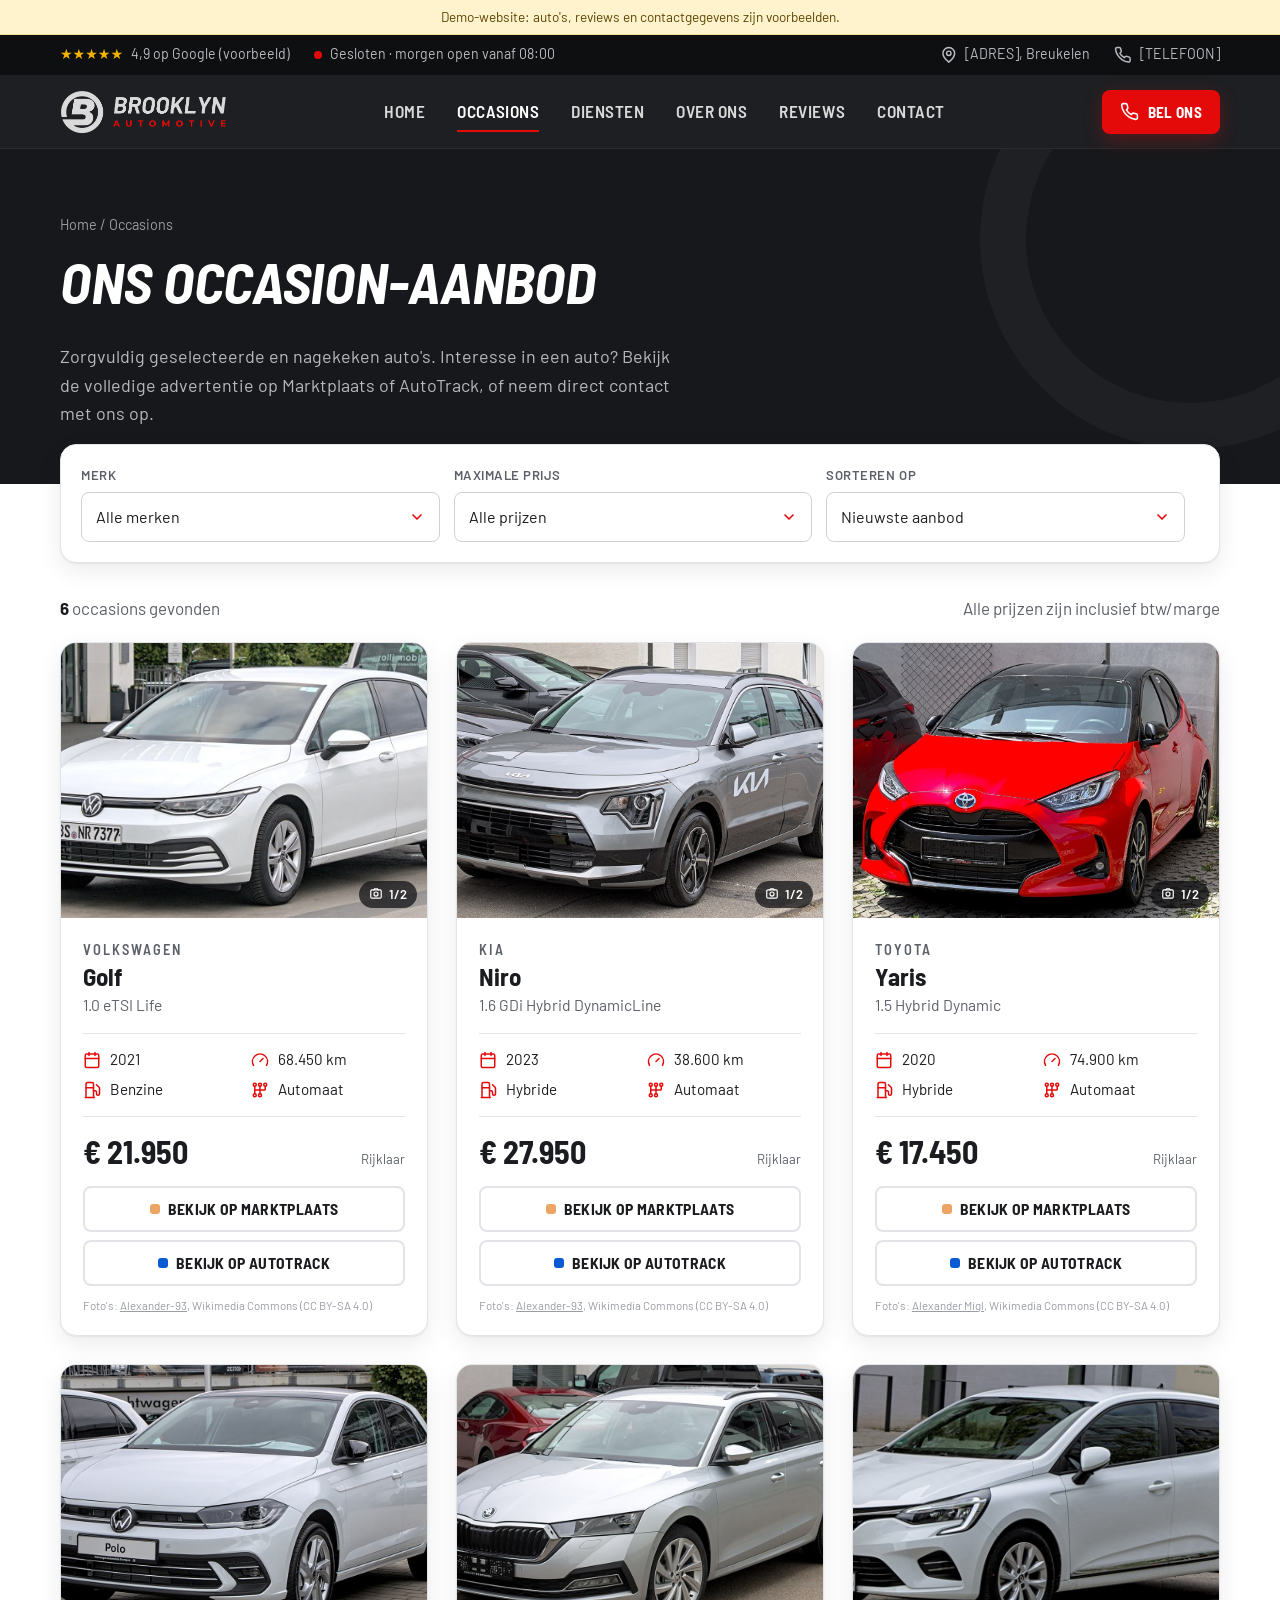
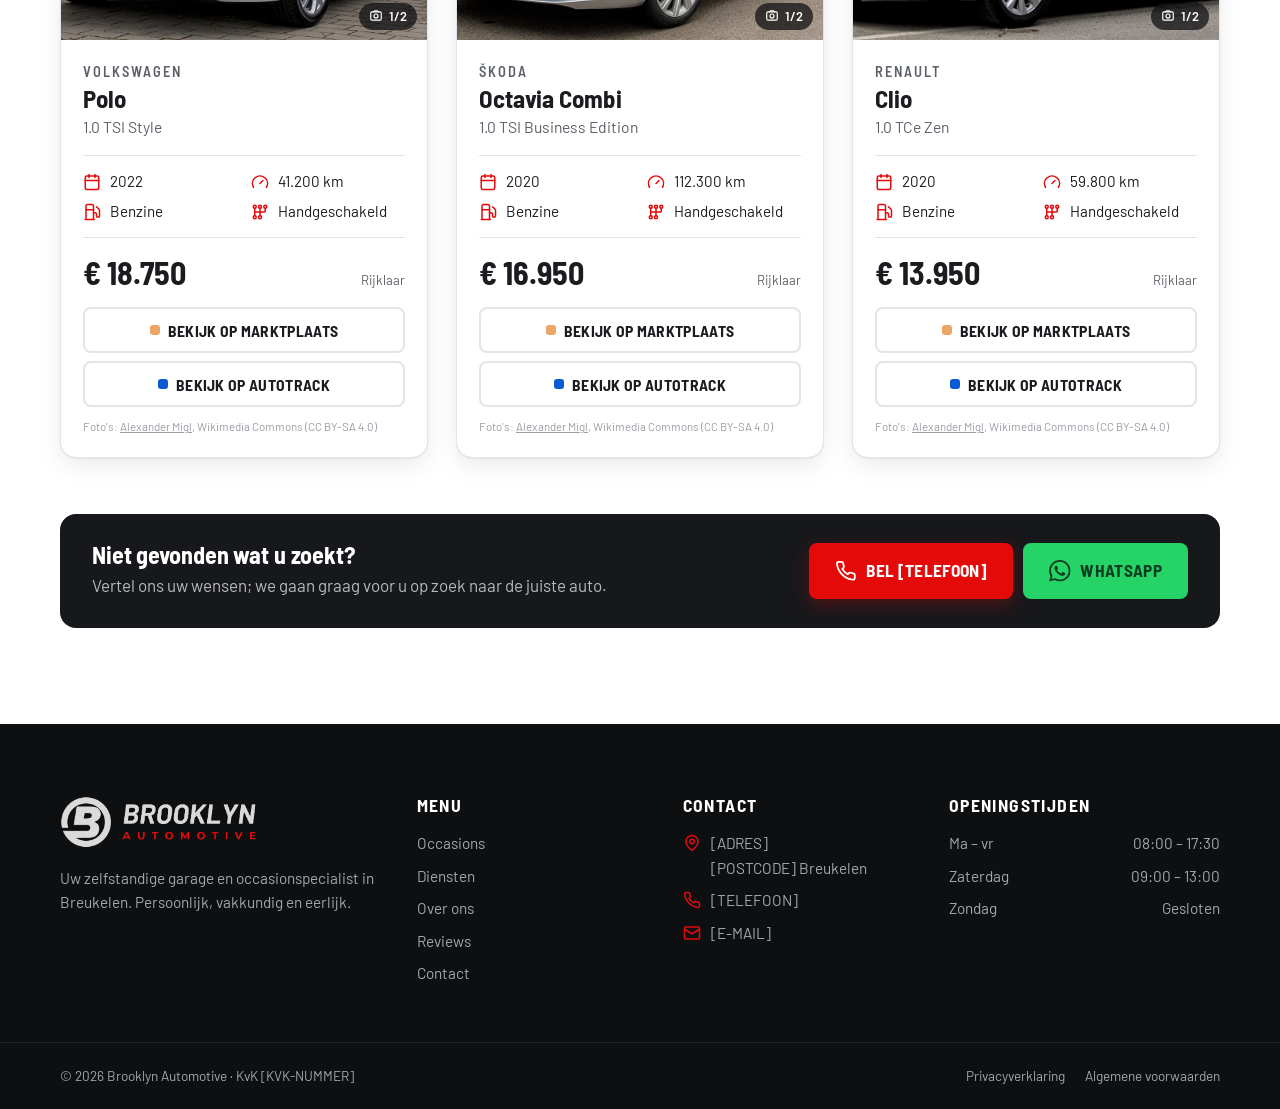
==== occasions.html @ be134fa2 "Demo-website Brooklyn Automotive Home en occasions-pagina met filter, diensten, over ons, reviews-ca" ====
<!doctype html>
<html lang="nl">
<head>
  <meta charset="utf-8">
  <meta name="viewport" content="width=device-width, initial-scale=1, viewport-fit=cover">
  <title>Occasions | Brooklyn Automotive Breukelen</title>
  <meta name="description" content="Bekijk het actuele occasion-aanbod van Brooklyn Automotive in Breukelen. Zorgvuldig nagekeken auto's met duidelijke historie.">
  <meta name="theme-color" content="#17181b">
  <link rel="icon" type="image/png" href="assets/img/logo-icoon.png">

  <link rel="preconnect" href="https://fonts.googleapis.com">
  <link rel="preconnect" href="https://fonts.gstatic.com" crossorigin>
  <link href="https://fonts.googleapis.com/css2?family=Barlow+Semi+Condensed:ital,wght@0,600;0,700;1,600;1,700&family=Barlow:wght@400;500;600&display=swap" rel="stylesheet">
  <link rel="stylesheet" href="assets/css/style.css">
</head>
<body>
  <a class="skiplink" href="#inhoud">Direct naar de inhoud</a>

  <div class="demo-balk" role="note">Demo-website: auto's, reviews en contactgegevens zijn voorbeelden.</div>

  <!-- Topbalk (desktop) -->
  <div class="topbalk">
    <div class="container">
      <div class="topbalk-groep">
        <a class="topbalk-item" href="index.html#reviews"><span class="sterren" aria-hidden="true">★★★★★</span> 4,9 op Google (voorbeeld)</a>
        <span class="topbalk-item" data-open-status></span>
      </div>
      <div class="topbalk-groep">
        <span class="topbalk-item"><svg class="icon" aria-hidden="true"><use href="#i-pin"></use></svg>[ADRES], Breukelen</span>
        <a class="topbalk-item" href="tel:[TELEFOON]"><svg class="icon" aria-hidden="true"><use href="#i-telefoon"></use></svg>[TELEFOON]</a>
      </div>
    </div>
  </div>

  <!-- Header -->
  <header class="header">
    <div class="container">
      <a class="logo" href="index.html" aria-label="Brooklyn Automotive – home">
        <img src="assets/img/logo-licht.png" alt="Brooklyn Automotive" width="1310" height="346">
      </a>
      <nav class="hoofdnav" aria-label="Hoofdmenu">
        <ul>
          <li><a href="index.html">Home</a></li>
          <li><a href="occasions.html" aria-current="page">Occasions</a></li>
          <li><a href="index.html#diensten">Diensten</a></li>
          <li><a href="index.html#over-ons">Over ons</a></li>
          <li><a href="index.html#reviews">Reviews</a></li>
          <li><a href="index.html#contact">Contact</a></li>
        </ul>
      </nav>
      <div class="header-acties">
        <a class="btn btn-rood btn-klein" href="tel:[TELEFOON]"><svg class="icon" aria-hidden="true"><use href="#i-telefoon"></use></svg><span class="btn-tel-tekst">Bel ons</span></a>
        <button class="menu-knop" type="button" aria-label="Menu openen" aria-controls="mobiel-menu" aria-expanded="false" data-menu-open>
          <svg class="icon" aria-hidden="true"><use href="#i-menu"></use></svg>
        </button>
      </div>
    </div>
  </header>

  <!-- Mobiel menu -->
  <div class="mobiel-menu" id="mobiel-menu" aria-hidden="true">
    <div class="mobiel-menu-kop">
      <a class="logo" href="index.html"><img src="assets/img/logo-licht.png" alt="Brooklyn Automotive" style="height:38px;width:auto"></a>
      <button class="menu-knop" type="button" aria-label="Menu sluiten" data-menu-sluit style="display:block">
        <svg class="icon" aria-hidden="true"><use href="#i-sluit"></use></svg>
      </button>
    </div>
    <nav aria-label="Mobiel menu">
      <ul>
        <li><a href="index.html">Home <svg class="icon" aria-hidden="true"><use href="#i-pijl"></use></svg></a></li>
        <li><a href="occasions.html">Occasions <svg class="icon" aria-hidden="true"><use href="#i-pijl"></use></svg></a></li>
        <li><a href="index.html#diensten">Diensten <svg class="icon" aria-hidden="true"><use href="#i-pijl"></use></svg></a></li>
        <li><a href="index.html#over-ons">Over ons <svg class="icon" aria-hidden="true"><use href="#i-pijl"></use></svg></a></li>
        <li><a href="index.html#reviews">Reviews <svg class="icon" aria-hidden="true"><use href="#i-pijl"></use></svg></a></li>
        <li><a href="index.html#contact">Contact <svg class="icon" aria-hidden="true"><use href="#i-pijl"></use></svg></a></li>
      </ul>
    </nav>
    <a class="btn btn-rood btn-blok" href="tel:[TELEFOON]"><svg class="icon" aria-hidden="true"><use href="#i-telefoon"></use></svg>Bel [TELEFOON]</a>
    <a class="btn btn-whatsapp btn-blok" href="https://wa.me/[WHATSAPP-NUMMER]" target="_blank" rel="noopener"><svg class="icon icon-vol" aria-hidden="true"><use href="#i-whatsapp"></use></svg>WhatsApp ons</a>
    <div class="mobiel-menu-info">
      <p data-open-status></p>
      <p>[ADRES], [POSTCODE] Breukelen</p>
    </div>
  </div>

  <main id="inhoud">
    <section class="pagina-kop" aria-labelledby="pagina-titel">
      <div class="container">
        <nav class="kruimelpad" aria-label="Kruimelpad"><a href="index.html">Home</a> / Occasions</nav>
        <h1 id="pagina-titel">Ons occasion-aanbod</h1>
        <p class="intro">Zorgvuldig geselecteerde en nagekeken auto's. Interesse in een auto? Bekijk de volledige advertentie op Marktplaats of AutoTrack, of neem direct contact met ons op.</p>
      </div>
    </section>

    <section class="sectie" style="padding-top:0" aria-label="Aanbod">
      <div class="container">
        <form class="filterbalk" aria-label="Filter het aanbod" onsubmit="return false">
          <div class="veld">
            <label for="filter-merk">Merk</label>
            <select id="filter-merk">
              <option value="">Alle merken</option>
            </select>
          </div>
          <div class="veld">
            <label for="filter-prijs">Maximale prijs</label>
            <select id="filter-prijs">
              <option value="">Alle prijzen</option>
              <option value="15000">Tot € 15.000</option>
              <option value="20000">Tot € 20.000</option>
              <option value="25000">Tot € 25.000</option>
              <option value="30000">Tot € 30.000</option>
            </select>
          </div>
          <div class="veld veld-sorteer">
            <label for="sorteer">Sorteren op</label>
            <select id="sorteer">
              <option value="nieuwste">Nieuwste aanbod</option>
              <option value="prijs-laag">Prijs (laag – hoog)</option>
              <option value="prijs-hoog">Prijs (hoog – laag)</option>
              <option value="km-laag">Kilometerstand (laag – hoog)</option>
              <option value="jaar-nieuw">Bouwjaar (nieuw – oud)</option>
            </select>
          </div>
          <button class="filter-reset" type="button" id="filter-reset" hidden>Filters wissen</button>
        </form>

        <div class="resultaat-info" aria-live="polite">
          <span><strong id="resultaat-aantal">–</strong> occasions gevonden</span>
          <span>Alle prijzen zijn inclusief btw/marge</span>
        </div>

        <div class="auto-grid" id="occasions-lijst"></div>

        <div class="diensten-cta" style="margin-top:56px">
          <div>
            <h3>Niet gevonden wat u zoekt?</h3>
            <p>Vertel ons uw wensen; we gaan graag voor u op zoek naar de juiste auto.</p>
          </div>
          <div class="knoppen">
            <a class="btn btn-rood" href="tel:[TELEFOON]"><svg class="icon" aria-hidden="true"><use href="#i-telefoon"></use></svg>Bel [TELEFOON]</a>
            <a class="btn btn-whatsapp" href="https://wa.me/[WHATSAPP-NUMMER]" target="_blank" rel="noopener"><svg class="icon icon-vol" aria-hidden="true"><use href="#i-whatsapp"></use></svg>WhatsApp</a>
          </div>
        </div>
      </div>
    </section>
  </main>

  <!-- Footer -->
  <footer class="footer">
    <div class="container footer-grid">
      <div>
        <a class="logo" href="index.html"><img src="assets/img/logo-licht.png" alt="Brooklyn Automotive" width="1310" height="346"></a>
        <p>Uw zelfstandige garage en occasionspecialist in Breukelen. Persoonlijk, vakkundig en eerlijk.</p>
      </div>
      <div>
        <h4>Menu</h4>
        <ul>
          <li><a href="occasions.html">Occasions</a></li>
          <li><a href="index.html#diensten">Diensten</a></li>
          <li><a href="index.html#over-ons">Over ons</a></li>
          <li><a href="index.html#reviews">Reviews</a></li>
          <li><a href="index.html#contact">Contact</a></li>
        </ul>
      </div>
      <div>
        <h4>Contact</h4>
        <ul class="footer-contact">
          <li><svg class="icon" aria-hidden="true"><use href="#i-pin"></use></svg><span>[ADRES]<br>[POSTCODE] Breukelen</span></li>
          <li><svg class="icon" aria-hidden="true"><use href="#i-telefoon"></use></svg><a href="tel:[TELEFOON]">[TELEFOON]</a></li>
          <li><svg class="icon" aria-hidden="true"><use href="#i-mail"></use></svg><a href="mailto:[E-MAIL]">[E-MAIL]</a></li>
        </ul>
      </div>
      <div>
        <h4>Openingstijden</h4>
        <ul class="footer-uren" data-openingstijden-kort></ul>
      </div>
    </div>
    <div class="footer-onder">
      <div class="container">
        <span>© <span data-jaar>2026</span> Brooklyn Automotive · KvK [KVK-NUMMER]</span>
        <ul>
          <li><a href="#">Privacyverklaring</a></li>
          <li><a href="#">Algemene voorwaarden</a></li>
        </ul>
      </div>
    </div>
  </footer>

  <!-- Vaste actiebalk op mobiel -->
  <div class="actiebalk">
    <a class="btn btn-rood" href="tel:[TELEFOON]"><svg class="icon" aria-hidden="true"><use href="#i-telefoon"></use></svg>Bellen</a>
    <a class="btn btn-whatsapp" href="https://wa.me/[WHATSAPP-NUMMER]" target="_blank" rel="noopener"><svg class="icon icon-vol" aria-hidden="true"><use href="#i-whatsapp"></use></svg>WhatsApp</a>
  </div>

  <script src="assets/js/main.js"></script>
</body>
</html>
---- assets/css/style.css ----
/* ==========================================================================
   Brooklyn Automotive – stylesheet
   Kleuren en typografie afgeleid van het logo: lichtgrijs + rood op donker,
   cursieve, smalle koppen (Barlow Semi Condensed).
   ========================================================================== */

:root {
  --rood: #e40a0a;
  --rood-donker: #b80808;
  --zwart: #0e0f11;
  --antraciet: #17181b;
  --antraciet-2: #222327;
  --logo-grijs: #d9d9d9;
  --tekst: #1b1c1f;
  --tekst-zacht: #5c6068;
  --lijn: #e3e4e7;
  --achtergrond: #ffffff;
  --achtergrond-zacht: #f4f4f6;
  --wit: #ffffff;
  --ster: #f5b301;

  --font-kop: "Barlow Semi Condensed", "Arial Narrow", Arial, sans-serif;
  --font-tekst: "Barlow", system-ui, -apple-system, "Segoe UI", Arial, sans-serif;

  --radius: 10px;
  --radius-groot: 16px;
  --schaduw: 0 1px 2px rgba(14, 15, 17, .06), 0 8px 24px rgba(14, 15, 17, .08);
  --schaduw-hover: 0 2px 4px rgba(14, 15, 17, .08), 0 16px 40px rgba(14, 15, 17, .14);
  --max: 1200px;
  --gutter: 20px;
  --header-h: 72px;
}

/* ---------- Basis ---------- */
*, *::before, *::after { box-sizing: border-box; }
html { scroll-behavior: smooth; scroll-padding-top: calc(var(--header-h) + 12px); -webkit-text-size-adjust: 100%; }
body {
  margin: 0;
  font-family: var(--font-tekst);
  font-size: 17px;
  line-height: 1.6;
  color: var(--tekst);
  background: var(--achtergrond);
  -webkit-font-smoothing: antialiased;
}
img { max-width: 100%; height: auto; display: block; }
a { color: inherit; }
button { font: inherit; }
h1, h2, h3, h4 {
  font-family: var(--font-kop);
  font-weight: 700;
  line-height: 1.1;
  margin: 0 0 .5em;
  letter-spacing: -.005em;
}
h1 { font-size: clamp(2.4rem, 6vw, 4.2rem); }
h2 { font-size: clamp(1.9rem, 4vw, 2.8rem); }
h3 { font-size: 1.35rem; }
p { margin: 0 0 1em; }

.container { width: 100%; max-width: var(--max); margin-inline: auto; padding-inline: var(--gutter); }
.sr-only { position: absolute; width: 1px; height: 1px; padding: 0; margin: -1px; overflow: hidden; clip: rect(0 0 0 0); white-space: nowrap; border: 0; }
.skiplink { position: absolute; left: 12px; top: -60px; z-index: 200; background: var(--rood); color: #fff; padding: 10px 16px; border-radius: 6px; text-decoration: none; }
.skiplink:focus { top: 12px; }
:focus-visible { outline: 3px solid var(--rood); outline-offset: 2px; }

.icon { width: 1.25em; height: 1.25em; flex: none; fill: none; stroke: currentColor; stroke-width: 2; stroke-linecap: round; stroke-linejoin: round; }
.icon-vol { fill: currentColor; stroke: none; }

/* ---------- Knoppen ---------- */
.btn {
  display: inline-flex; align-items: center; justify-content: center; gap: .55em;
  min-height: 50px; padding: 12px 24px;
  border-radius: 8px; border: 2px solid transparent;
  font-family: var(--font-kop); font-weight: 700; font-size: 1.08rem; letter-spacing: .02em; text-transform: uppercase;
  text-decoration: none; cursor: pointer; white-space: nowrap;
  transition: background-color .2s, color .2s, border-color .2s, transform .2s, box-shadow .2s;
}
.btn:hover { transform: translateY(-1px); }
.btn:active { transform: none; }
.btn-rood { background: var(--rood); color: #fff; box-shadow: 0 6px 18px rgba(228, 10, 10, .28); }
.btn-rood:hover { background: var(--rood-donker); }
.btn-licht { border-color: rgba(255, 255, 255, .7); color: #fff; background: rgba(255, 255, 255, .04); }
.btn-licht:hover { background: #fff; color: var(--zwart); border-color: #fff; }
.btn-donker { background: var(--zwart); color: #fff; }
.btn-donker:hover { background: var(--antraciet-2); }
.btn-omlijnd { border-color: var(--tekst); color: var(--tekst); background: transparent; }
.btn-omlijnd:hover { background: var(--tekst); color: #fff; }
.btn-whatsapp { background: #25d366; color: #0b3d20; }
.btn-whatsapp:hover { background: #1fbd5a; }
.btn-klein { min-height: 42px; padding: 8px 16px; font-size: .95rem; }
.btn-blok { width: 100%; }

.link-pijl { display: inline-flex; align-items: center; gap: .4em; color: var(--rood); font-weight: 600; text-decoration: none; }
.link-pijl:hover { text-decoration: underline; text-underline-offset: 3px; }
.link-pijl .icon { transition: transform .2s; }
.link-pijl:hover .icon { transform: translateX(3px); }

/* ---------- Demo-melding ---------- */
.demo-balk {
  background: #fff3cd; color: #5c4400; font-size: .85rem; text-align: center; padding: 6px var(--gutter);
  border-bottom: 1px solid #f1dc94;
}
.demo-label {
  display: inline-block; font-size: .72rem; font-weight: 700; letter-spacing: .06em; text-transform: uppercase;
  background: #fff3cd; color: #6b5000; border: 1px solid #ecd27c; border-radius: 99px; padding: 2px 10px; vertical-align: middle;
}

/* ---------- Topbalk ---------- */
.topbalk { background: var(--zwart); color: #b9bbc0; font-size: .88rem; border-bottom: 1px solid rgba(255, 255, 255, .06); }
.topbalk .container { display: flex; align-items: center; justify-content: space-between; gap: 24px; min-height: 40px; }
.topbalk a { text-decoration: none; }
.topbalk a:hover { color: #fff; }
.topbalk-groep { display: flex; align-items: center; gap: 24px; }
.topbalk-item { display: inline-flex; align-items: center; gap: 8px; }
.topbalk .sterren { color: var(--ster); }
.status-stip { width: 8px; height: 8px; border-radius: 50%; background: #7a7d84; }
.status-stip.open { background: #2ecc71; box-shadow: 0 0 0 3px rgba(46, 204, 113, .2); }
.status-stip.dicht { background: var(--rood); }

/* ---------- Header ---------- */
.header { position: sticky; top: 0; z-index: 100; background: rgba(23, 24, 27, .97); backdrop-filter: saturate(160%) blur(10px); color: #fff; border-bottom: 1px solid rgba(255, 255, 255, .06); }
.header .container { display: flex; align-items: center; justify-content: space-between; height: var(--header-h); gap: 24px; }
.logo { display: block; flex: none; }
.logo img { height: 44px; width: auto; }
.hoofdnav ul { display: flex; align-items: center; gap: 4px; list-style: none; margin: 0; padding: 0; }
.hoofdnav a {
  display: block; padding: 10px 14px; border-radius: 6px;
  font-family: var(--font-kop); font-weight: 600; font-size: 1.08rem; letter-spacing: .03em; text-transform: uppercase;
  text-decoration: none; color: var(--logo-grijs); transition: color .2s;
  position: relative;
}
.hoofdnav a::after { content: ""; position: absolute; left: 14px; right: 14px; bottom: 4px; height: 2px; background: var(--rood); transform: scaleX(0); transform-origin: left; transition: transform .25s; }
.hoofdnav a:hover, .hoofdnav a[aria-current="page"] { color: #fff; }
.hoofdnav a:hover::after, .hoofdnav a[aria-current="page"]::after { transform: scaleX(1); }
.header-acties { display: flex; align-items: center; gap: 10px; }
.menu-knop { display: none; background: none; border: 0; color: #fff; padding: 10px; margin-right: -10px; cursor: pointer; }
.menu-knop .icon { width: 28px; height: 28px; }

/* Mobiel menu */
.mobiel-menu {
  position: fixed; inset: 0; z-index: 150; background: var(--zwart); color: #fff;
  display: flex; flex-direction: column; padding: 0 var(--gutter) 32px;
  transform: translateX(100%); transition: transform .3s ease; visibility: hidden; overflow-y: auto;
}
.mobiel-menu.open { transform: none; visibility: visible; }
.mobiel-menu-kop { display: flex; align-items: center; justify-content: space-between; height: var(--header-h); flex: none; }
.mobiel-menu nav ul { list-style: none; margin: 16px 0 28px; padding: 0; }
.mobiel-menu nav a {
  display: flex; align-items: center; justify-content: space-between; padding: 16px 0; border-bottom: 1px solid rgba(255, 255, 255, .08);
  font-family: var(--font-kop); font-size: 1.6rem; font-weight: 700; font-style: italic; text-transform: uppercase; text-decoration: none;
}
.mobiel-menu nav a .icon { color: var(--rood); }
.mobiel-menu .btn { margin-top: 10px; }
.mobiel-menu-info { margin-top: auto; padding-top: 28px; color: #9a9da4; font-size: .95rem; }
body.menu-open { overflow: hidden; }

/* ---------- Hero ---------- */
.hero { position: relative; color: #fff; background: var(--zwart); overflow: hidden; isolation: isolate; }
.hero-foto { position: absolute; inset: 0; z-index: -2; }
.hero-foto img { width: 100%; height: 100%; object-fit: cover; object-position: 60% 50%; }
.hero::before {
  content: ""; position: absolute; inset: 0; z-index: -1;
  background:
    linear-gradient(90deg, rgba(14, 15, 17, .92) 0%, rgba(14, 15, 17, .72) 45%, rgba(14, 15, 17, .25) 100%),
    linear-gradient(0deg, rgba(14, 15, 17, .85) 0%, rgba(14, 15, 17, 0) 40%);
}
.hero .container { min-height: min(86vh, 760px); display: flex; flex-direction: column; justify-content: center; padding-top: 72px; padding-bottom: 140px; }
.hero-inhoud { max-width: 640px; }
.eyebrow {
  display: inline-flex; align-items: center; gap: 10px; margin-bottom: 18px;
  font-family: var(--font-kop); font-weight: 600; font-size: 1rem; letter-spacing: .28em; text-transform: uppercase; color: var(--logo-grijs);
}
.eyebrow::before { content: ""; width: 32px; height: 3px; background: var(--rood); }
.hero h1 { font-style: italic; text-transform: uppercase; letter-spacing: .005em; margin-bottom: .35em; }
.hero h1 em { font-style: italic; color: var(--rood); }
.hero-tekst { font-size: 1.2rem; color: #d3d5d9; max-width: 540px; margin-bottom: 32px; }
.hero-knoppen { display: flex; flex-wrap: wrap; gap: 12px; }

/* USP-kaarten die over de hero heen vallen */
.usp-strook { position: relative; z-index: 2; margin-top: -84px; }
.usp-grid {
  display: grid; grid-template-columns: repeat(4, 1fr); background: #fff; border-radius: var(--radius-groot); box-shadow: var(--schaduw);
  overflow: hidden;
}
.usp { display: flex; gap: 14px; align-items: flex-start; padding: 26px 24px; border-right: 1px solid var(--lijn); }
.usp:last-child { border-right: 0; }
.usp-icoon { display: grid; place-items: center; width: 46px; height: 46px; border-radius: 10px; background: rgba(228, 10, 10, .08); color: var(--rood); flex: none; }
.usp h3 { font-size: 1.15rem; margin: 2px 0 2px; }
.usp p { font-size: .93rem; color: var(--tekst-zacht); margin: 0; line-height: 1.45; }

/* ---------- Secties ---------- */
.sectie { padding: 96px 0; }
.sectie-zacht { background: var(--achtergrond-zacht); }
.sectie-donker { background: var(--antraciet); color: #fff; }
.sectie-kop { display: flex; align-items: flex-end; justify-content: space-between; gap: 24px; margin-bottom: 44px; }
.sectie-kop-midden { flex-direction: column; align-items: center; text-align: center; }
.sectie-kop-midden .intro { margin-inline: auto; }
.sectie-label {
  display: inline-flex; align-items: center; gap: 10px; margin-bottom: 10px;
  font-family: var(--font-kop); font-weight: 700; font-size: .95rem; letter-spacing: .2em; text-transform: uppercase; color: var(--rood);
}
.sectie-label::before { content: ""; width: 24px; height: 3px; background: currentColor; }
.sectie-kop h2 { margin-bottom: .25em; }
.intro { font-size: 1.12rem; color: var(--tekst-zacht); max-width: 620px; margin: 0; }
.sectie-donker .intro { color: #b7b9be; }

/* ---------- Occasion-kaarten ---------- */
.auto-grid { display: grid; grid-template-columns: repeat(3, 1fr); gap: 28px; }
.auto-kaart {
  display: flex; flex-direction: column; background: #fff; border-radius: var(--radius-groot); overflow: hidden;
  border: 1px solid var(--lijn); box-shadow: var(--schaduw); transition: box-shadow .25s, transform .25s;
}
.auto-kaart:hover { box-shadow: var(--schaduw-hover); transform: translateY(-3px); }
.galerij { position: relative; aspect-ratio: 4 / 3; background: #e9eaec; }
.galerij-track { display: flex; height: 100%; overflow-x: auto; scroll-snap-type: x mandatory; scrollbar-width: none; overscroll-behavior-x: contain; }
.galerij-track::-webkit-scrollbar { display: none; }
.galerij-track img { flex: 0 0 100%; width: 100%; height: 100%; object-fit: cover; scroll-snap-align: start; }
.galerij-knop {
  position: absolute; top: 50%; transform: translateY(-50%); width: 40px; height: 40px; border-radius: 50%; border: 0;
  display: grid; place-items: center; background: rgba(255, 255, 255, .92); color: var(--tekst); cursor: pointer;
  box-shadow: 0 2px 8px rgba(0, 0, 0, .18); opacity: 0; transition: opacity .2s, background-color .2s;
}
.galerij-knop:hover { background: #fff; }
.galerij-knop.vorige { left: 10px; }
.galerij-knop.volgende { right: 10px; }
.galerij:hover .galerij-knop, .galerij-knop:focus-visible { opacity: 1; }
.galerij-knop[disabled] { opacity: 0 !important; pointer-events: none; }
.galerij-teller {
  position: absolute; right: 10px; bottom: 10px; display: inline-flex; align-items: center; gap: 6px;
  background: rgba(14, 15, 17, .72); color: #fff; font-size: .8rem; font-weight: 600; padding: 3px 10px; border-radius: 99px;
}
.galerij-teller .icon { width: 14px; height: 14px; }
.auto-badge {
  position: absolute; left: 12px; top: 12px; z-index: 1;
  font-family: var(--font-kop); font-weight: 700; font-size: .85rem; letter-spacing: .08em; text-transform: uppercase;
  padding: 4px 10px; border-radius: 6px; background: var(--rood); color: #fff;
}
.auto-badge.gereserveerd { background: #f39c12; }
.auto-badge.verkocht { background: var(--zwart); }

.auto-body { display: flex; flex-direction: column; flex: 1; padding: 20px 22px 22px; }
.auto-merk { font-family: var(--font-kop); font-weight: 600; font-size: .9rem; letter-spacing: .14em; text-transform: uppercase; color: var(--tekst-zacht); margin-bottom: 2px; }
.auto-titel { font-size: 1.55rem; margin: 0; }
.auto-uitvoering { color: var(--tekst-zacht); font-size: .98rem; margin: 2px 0 16px; }
.specs { display: grid; grid-template-columns: 1fr 1fr; gap: 10px 14px; list-style: none; margin: 0 0 18px; padding: 16px 0; border-top: 1px solid var(--lijn); border-bottom: 1px solid var(--lijn); }
.specs li { display: flex; align-items: center; gap: 9px; font-size: .95rem; line-height: 1.3; }
.specs .icon { color: var(--rood); width: 18px; height: 18px; }
.specs .spec-label { position: absolute; width: 1px; height: 1px; overflow: hidden; clip: rect(0 0 0 0); }
.auto-prijs { display: flex; align-items: baseline; justify-content: space-between; gap: 8px; margin-bottom: 16px; }
.prijs { font-family: var(--font-kop); font-weight: 700; font-size: 2rem; line-height: 1; color: var(--tekst); }
.prijs-noot { font-size: .82rem; color: var(--tekst-zacht); }
.auto-knoppen { display: grid; grid-template-columns: 1fr; gap: 8px; margin-top: auto; }
.btn-platform {
  min-height: 46px; padding: 8px 14px; font-size: .98rem; letter-spacing: .02em; gap: .5em;
  border: 2px solid var(--lijn); background: #fff; color: var(--tekst);
}
.btn-platform:hover { border-color: var(--tekst); }
.btn-platform .platform-stip { width: 10px; height: 10px; border-radius: 3px; flex: none; }
.btn-platform.marktplaats .platform-stip { background: #eda566; }
.btn-platform.autotrack .platform-stip { background: #0a5ad4; }
.foto-credit { margin: 12px 0 0; font-size: .72rem; color: #9a9da4; line-height: 1.35; }
.foto-credit a { color: inherit; }

.lijst-laden, .lijst-leeg, .lijst-fout {
  grid-column: 1 / -1; text-align: center; padding: 48px 20px; color: var(--tekst-zacht);
  background: #fff; border: 1px dashed var(--lijn); border-radius: var(--radius-groot);
}
.lijst-fout code { background: var(--achtergrond-zacht); padding: 2px 6px; border-radius: 4px; }
.sectie-voet { display: flex; justify-content: center; margin-top: 44px; }

/* Skeleton tijdens laden */
.skelet { background: linear-gradient(90deg, #eceef1 0%, #f6f7f8 50%, #eceef1 100%); background-size: 200% 100%; animation: skelet 1.4s infinite linear; border-radius: 6px; }
@keyframes skelet { to { background-position: -200% 0; } }

/* ---------- Filter (occasions-pagina) ---------- */
.pagina-kop { background: var(--antraciet); color: #fff; padding: 64px 0 56px; position: relative; overflow: hidden; }
.pagina-kop::after {
  content: ""; position: absolute; right: -120px; top: -120px; width: 420px; height: 420px; border-radius: 50%;
  border: 46px solid rgba(255, 255, 255, .035);
}
.pagina-kop h1 { font-style: italic; text-transform: uppercase; font-size: clamp(2.3rem, 5vw, 3.6rem); }
.pagina-kop .intro { color: #b7b9be; }
.kruimelpad { font-size: .9rem; color: #9a9da4; margin-bottom: 14px; }
.kruimelpad a { text-decoration: none; }
.kruimelpad a:hover { color: #fff; }

.filterbalk {
  display: grid; grid-template-columns: repeat(3, minmax(0, 1fr)) auto; gap: 14px; align-items: end;
  background: #fff; border: 1px solid var(--lijn); border-radius: var(--radius-groot); box-shadow: var(--schaduw);
  padding: 20px; margin-top: -40px; position: relative; z-index: 2;
}
.veld label { display: block; font-size: .82rem; font-weight: 600; letter-spacing: .04em; text-transform: uppercase; color: var(--tekst-zacht); margin-bottom: 6px; }
.veld select {
  width: 100%; min-height: 50px; padding: 10px 40px 10px 14px; border: 1px solid #cfd1d6; border-radius: 8px; background-color: #fff;
  font: inherit; font-size: 1rem; color: var(--tekst); appearance: none; cursor: pointer;
  background-image: url("data:image/svg+xml,%3Csvg xmlns='http://www.w3.org/2000/svg' width='16' height='16' viewBox='0 0 24 24' fill='none' stroke='%23e40a0a' stroke-width='2.5' stroke-linecap='round' stroke-linejoin='round'%3E%3Cpath d='m6 9 6 6 6-6'/%3E%3C/svg%3E");
  background-repeat: no-repeat; background-position: right 14px center;
}
.veld select:hover { border-color: #a9acb3; }
.filter-reset { min-height: 50px; background: none; border: 0; color: var(--tekst-zacht); text-decoration: underline; text-underline-offset: 3px; cursor: pointer; padding: 0 6px; }
.filter-reset:hover { color: var(--rood); }
.resultaat-info { display: flex; justify-content: space-between; align-items: center; gap: 12px; flex-wrap: wrap; margin: 32px 0 20px; color: var(--tekst-zacht); }
.resultaat-info strong { color: var(--tekst); }

/* ---------- Diensten ---------- */
.diensten-grid { display: grid; grid-template-columns: repeat(3, 1fr); gap: 24px; }
.dienst {
  position: relative; display: flex; flex-direction: column; background: #fff; border-radius: var(--radius-groot); overflow: hidden;
  border: 1px solid var(--lijn); transition: box-shadow .25s, transform .25s;
}
.dienst:hover { box-shadow: var(--schaduw-hover); transform: translateY(-3px); }
.dienst-foto { aspect-ratio: 16 / 9; overflow: hidden; background: #ddd; }
.dienst-foto img { width: 100%; height: 100%; object-fit: cover; transition: transform .5s; }
.dienst:hover .dienst-foto img { transform: scale(1.04); }
.dienst-body { padding: 0 24px 24px; position: relative; }
.dienst-icoon {
  display: grid; place-items: center; width: 52px; height: 52px; border-radius: 12px; margin-top: -26px; margin-bottom: 14px;
  background: var(--rood); color: #fff; box-shadow: 0 6px 16px rgba(228, 10, 10, .3); position: relative;
}
.dienst h3 { margin-bottom: .35em; }
.dienst p { color: var(--tekst-zacht); margin: 0; font-size: 1rem; }
.diensten-cta {
  display: flex; align-items: center; justify-content: space-between; gap: 24px; flex-wrap: wrap;
  margin-top: 40px; padding: 28px 32px; border-radius: var(--radius-groot); background: var(--antraciet); color: #fff;
}
.diensten-cta h3 { margin: 0 0 4px; font-size: 1.5rem; }
.diensten-cta p { margin: 0; color: #b7b9be; }
.diensten-cta .knoppen { display: flex; gap: 10px; flex-wrap: wrap; }

/* ---------- Over ons ---------- */
.over-grid { display: grid; grid-template-columns: 5fr 6fr; gap: 64px; align-items: center; }
.over-foto { position: relative; }
.over-foto img { width: 100%; aspect-ratio: 4 / 5; object-fit: cover; border-radius: var(--radius-groot); }
.over-foto::before {
  content: ""; position: absolute; left: -16px; bottom: -16px; width: 55%; height: 55%; border-radius: var(--radius-groot);
  background: var(--rood); z-index: -1;
}
.over-foto-badge {
  position: absolute; right: -20px; bottom: 32px; background: var(--zwart); color: #fff; padding: 18px 22px; border-radius: 12px;
  box-shadow: var(--schaduw-hover); max-width: 220px;
}
.over-foto-badge img { width: 44px; height: 44px; aspect-ratio: auto; border-radius: 0; margin-bottom: 8px; }
.over-foto-badge strong { display: block; font-family: var(--font-kop); font-size: 1.2rem; font-style: italic; text-transform: uppercase; line-height: 1.15; }
.over-foto-badge span { font-size: .88rem; color: #b7b9be; }
.over-tekst .intro { margin-bottom: 1em; max-width: none; }
.redenen { display: grid; grid-template-columns: 1fr 1fr; gap: 22px 28px; list-style: none; margin: 32px 0 34px; padding: 0; }
.reden { display: flex; gap: 14px; }
.reden-icoon { display: grid; place-items: center; width: 42px; height: 42px; border-radius: 50%; background: rgba(228, 10, 10, .08); color: var(--rood); flex: none; }
.reden h3 { font-size: 1.15rem; margin: 2px 0 2px; }
.reden p { font-size: .95rem; color: var(--tekst-zacht); margin: 0; line-height: 1.5; }

/* ---------- Reviews ---------- */
.reviews-kop { display: grid; grid-template-columns: 1fr auto; gap: 32px; align-items: end; margin-bottom: 40px; }
.score-kaart {
  display: flex; align-items: center; gap: 18px; background: var(--antraciet-2); border: 1px solid rgba(255, 255, 255, .08);
  border-radius: var(--radius-groot); padding: 18px 24px;
}
.score-getal { font-family: var(--font-kop); font-weight: 700; font-size: 3.2rem; line-height: 1; }
.score-sterren { display: flex; gap: 2px; color: var(--ster); }
.score-sterren .icon { width: 20px; height: 20px; }
.score-meta { font-size: .9rem; color: #b7b9be; line-height: 1.4; }
.google-g { display: inline-flex; align-items: center; gap: 6px; font-weight: 600; color: #fff; }

.carousel { position: relative; }
.carousel-track {
  display: flex; gap: 20px; overflow-x: auto; scroll-snap-type: x mandatory; scroll-behavior: smooth; scrollbar-width: none;
  padding: 4px 2px 8px; margin: -4px -2px 0;
}
.carousel-track::-webkit-scrollbar { display: none; }
.review {
  flex: 0 0 calc((100% - 40px) / 3); scroll-snap-align: start;
  display: flex; flex-direction: column; background: #fff; color: var(--tekst); border-radius: var(--radius-groot); padding: 26px;
  position: relative;
}
.review-kop { display: flex; align-items: center; justify-content: space-between; gap: 10px; margin-bottom: 14px; }
.review .score-sterren .icon { width: 18px; height: 18px; }
.review .ster-leeg { color: #d6d8dc; }
.review blockquote { margin: 0 0 20px; font-size: 1.02rem; line-height: 1.6; flex: 1; }
.review-voet { display: flex; align-items: center; gap: 12px; padding-top: 16px; border-top: 1px solid var(--lijn); }
.avatar {
  display: grid; place-items: center; width: 42px; height: 42px; border-radius: 50%; flex: none;
  background: var(--antraciet); color: #fff; font-family: var(--font-kop); font-weight: 700; font-size: 1.1rem;
}
.review-naam { font-weight: 600; line-height: 1.2; }
.review-wanneer { font-size: .85rem; color: var(--tekst-zacht); }
.carousel-bediening { display: flex; align-items: center; justify-content: space-between; gap: 16px; margin-top: 28px; }
.carousel-stippen { display: flex; gap: 8px; }
.carousel-stippen button { width: 10px; height: 10px; border-radius: 99px; border: 0; padding: 0; background: rgba(255, 255, 255, .25); cursor: pointer; transition: width .25s, background-color .25s; }
.carousel-stippen button[aria-current="true"] { width: 28px; background: var(--rood); }
.carousel-pijlen { display: flex; gap: 10px; }
.rond-knop {
  display: grid; place-items: center; width: 48px; height: 48px; border-radius: 50%; cursor: pointer;
  border: 1px solid rgba(255, 255, 255, .25); background: transparent; color: #fff; transition: background-color .2s, border-color .2s;
}
.rond-knop:hover { background: var(--rood); border-color: var(--rood); }
.reviews-voet { display: flex; align-items: center; justify-content: space-between; gap: 16px 24px; flex-wrap: wrap; margin-top: 36px; padding-top: 28px; border-top: 1px solid rgba(255, 255, 255, .1); }
.reviews-bron { display: inline-flex; align-items: center; gap: 8px; font-size: .92rem; color: #b7b9be; margin: 0; }

/* ---------- CTA-band ---------- */
.cta-band { background: var(--rood); color: #fff; padding: 48px 0; position: relative; overflow: hidden; }
.cta-band::after {
  content: ""; position: absolute; right: -60px; top: 50%; width: 320px; height: 320px; transform: translateY(-50%);
  background: url("../img/logo-icoon.png") center / contain no-repeat; opacity: .12; filter: brightness(10);
}
.cta-band .container { display: flex; align-items: center; justify-content: space-between; gap: 24px; flex-wrap: wrap; position: relative; z-index: 1; }
.cta-band h2 { font-style: italic; text-transform: uppercase; margin: 0 0 4px; font-size: clamp(1.7rem, 3.5vw, 2.4rem); }
.cta-band p { margin: 0; font-size: 1.1rem; color: rgba(255, 255, 255, .88); }
.cta-band .knoppen { display: flex; gap: 12px; flex-wrap: wrap; }
.cta-band .btn-licht:hover { color: var(--rood); }

/* ---------- Contact ---------- */
.contact-grid { display: grid; grid-template-columns: 1fr 1.15fr; gap: 32px; align-items: stretch; }
.contact-kaarten { display: grid; gap: 16px; align-content: start; }
.contact-kaart { display: flex; gap: 16px; align-items: flex-start; background: #fff; border: 1px solid var(--lijn); border-radius: var(--radius-groot); padding: 22px 24px; }
.contact-kaart .reden-icoon { width: 48px; height: 48px; }
.contact-kaart h3 { font-size: 1.2rem; margin: 2px 0 4px; }
.contact-kaart p { margin: 0; color: var(--tekst-zacht); }
.contact-kaart a:not(.btn) { color: var(--tekst); font-weight: 600; text-decoration: none; }
.contact-kaart a:not(.btn):hover { color: var(--rood); }
.contact-knoppen { display: grid; grid-template-columns: 1fr 1fr; gap: 12px; }
.openingstijden { width: 100%; border-collapse: collapse; margin-top: 6px; font-size: .98rem; }
.openingstijden td { padding: 6px 0; border-bottom: 1px solid var(--lijn); }
.openingstijden tr:last-child td { border-bottom: 0; }
.openingstijden td:last-child { text-align: right; }
.openingstijden tr.vandaag td { font-weight: 700; color: var(--tekst); }
.openingstijden tr.vandaag td:first-child::after { content: "vandaag"; margin-left: 8px; font-size: .7rem; font-weight: 700; letter-spacing: .06em; text-transform: uppercase; color: #fff; background: var(--rood); padding: 2px 7px; border-radius: 99px; vertical-align: 2px; }
.openingstijden-wrap { flex: 1; }
.kaart { position: relative; border-radius: var(--radius-groot); overflow: hidden; min-height: 420px; border: 1px solid var(--lijn); background: #e9eaec; }
.kaart iframe { position: absolute; inset: 0; width: 100%; height: 100%; border: 0; }
.kaart-label {
  position: absolute; left: 16px; bottom: 16px; right: 16px; display: flex; align-items: center; justify-content: space-between; gap: 12px; flex-wrap: wrap;
  background: #fff; border-radius: 12px; padding: 14px 16px; box-shadow: var(--schaduw-hover);
}
.kaart-label strong { display: block; font-family: var(--font-kop); font-size: 1.15rem; }
.kaart-label span { font-size: .92rem; color: var(--tekst-zacht); }

/* ---------- Footer ---------- */
.footer { background: var(--zwart); color: #a4a7ad; font-size: .96rem; padding-top: 72px; }
.footer-grid { display: grid; grid-template-columns: 1.4fr 1fr 1fr 1.2fr; gap: 40px; padding-bottom: 56px; }
.footer .logo img { height: 52px; margin-bottom: 18px; }
.footer h4 { color: #fff; font-size: 1.1rem; text-transform: uppercase; letter-spacing: .08em; margin-bottom: 16px; }
.footer ul { list-style: none; margin: 0; padding: 0; display: grid; gap: 8px; }
.footer a { text-decoration: none; }
.footer a:hover { color: #fff; }
.footer-contact li { display: flex; gap: 10px; align-items: flex-start; }
.footer-contact .icon { color: var(--rood); margin-top: 3px; width: 18px; height: 18px; }
.footer-uren li { display: flex; justify-content: space-between; gap: 12px; }
.footer-onder { border-top: 1px solid rgba(255, 255, 255, .08); padding: 22px 0; font-size: .85rem; }
.footer-onder .container { display: flex; justify-content: space-between; gap: 12px 24px; flex-wrap: wrap; }
.footer-onder ul { display: flex; gap: 20px; flex-wrap: wrap; }

/* ---------- Mobiele actiebalk ---------- */
.actiebalk { display: none; }

/* ---------- Scroll-animatie ---------- */
.verschijn { opacity: 0; transform: translateY(18px); transition: opacity .6s ease, transform .6s ease; }
.verschijn.zichtbaar { opacity: 1; transform: none; }

/* ==========================================================================
   Responsief
   ========================================================================== */
@media (max-width: 1100px) {
  .hoofdnav a { padding: 10px 10px; font-size: 1rem; }
  .hoofdnav a::after { left: 10px; right: 10px; }
  .header-acties .btn-tel-tekst { display: none; }
  .usp-grid { grid-template-columns: repeat(2, 1fr); }
  .usp:nth-child(2) { border-right: 0; }
  .usp:nth-child(-n+2) { border-bottom: 1px solid var(--lijn); }
  .over-grid { gap: 48px; }
  .footer-grid { grid-template-columns: 1fr 1fr; }
}

@media (max-width: 960px) {
  :root { --header-h: 64px; }
  .topbalk { display: none; }
  .hoofdnav, .header-acties .btn { display: none; }
  .menu-knop { display: block; }
  .logo img { height: 38px; }
  .sectie { padding: 72px 0; }
  .auto-grid, .diensten-grid { grid-template-columns: repeat(2, 1fr); gap: 20px; }
  .over-grid { grid-template-columns: 1fr; }
  .over-foto { max-width: 520px; }
  .over-foto img { aspect-ratio: 4 / 3; }
  .review { flex-basis: calc((100% - 20px) / 2); }
  .contact-grid { grid-template-columns: 1fr; }
  .filterbalk { grid-template-columns: 1fr 1fr; }
  .filterbalk .veld-sorteer { grid-column: 1 / 2; }
  .filter-reset { justify-self: start; }
  .galerij-knop { opacity: 1; width: 36px; height: 36px; }
}

@media (max-width: 640px) {
  :root { --gutter: 16px; }
  body { font-size: 16px; padding-bottom: 72px; }
  h2 { font-size: 2rem; }
  .sectie { padding: 56px 0; }
  .sectie-kop { flex-direction: column; align-items: flex-start; margin-bottom: 28px; }
  .sectie-kop-midden { align-items: center; }
  .sectie-kop > .btn, .sectie-kop > .link-pijl { display: none; }

  .hero .container { min-height: 0; padding-top: 56px; padding-bottom: 120px; }
  .hero-foto img { object-position: 70% 50%; }
  .hero::before { background: linear-gradient(0deg, rgba(14, 15, 17, .95) 0%, rgba(14, 15, 17, .7) 55%, rgba(14, 15, 17, .55) 100%); }
  .eyebrow { font-size: .85rem; letter-spacing: .2em; }
  .hero h1 { font-size: 2.55rem; }
  .hero-tekst { font-size: 1.08rem; margin-bottom: 26px; }
  .hero-knoppen { flex-direction: column; }
  .hero-knoppen .btn { width: 100%; }

  .usp-strook { margin-top: -72px; }
  .usp-grid { grid-template-columns: 1fr 1fr; }
  .usp { flex-direction: column; gap: 10px; padding: 18px 16px; }
  .usp-icoon { width: 40px; height: 40px; }
  .usp h3 { font-size: 1.05rem; }
  .usp p { font-size: .86rem; }

  .auto-grid, .diensten-grid { grid-template-columns: 1fr; gap: 18px; }
  .auto-body { padding: 18px 18px 20px; }
  .prijs { font-size: 1.85rem; }
  .btn-platform { min-height: 48px; }

  .filterbalk { grid-template-columns: 1fr 1fr; padding: 16px; gap: 12px; margin-top: -32px; }
  .filterbalk .veld-sorteer { grid-column: 1 / -1; }
  .veld select { min-height: 48px; font-size: 16px; }
  .filter-reset { grid-column: 1 / -1; justify-self: center; min-height: 36px; }
  .pagina-kop { padding: 44px 0 64px; }

  .dienst-body { padding: 0 20px 22px; }
  .diensten-cta { padding: 24px 20px; }
  .diensten-cta .knoppen, .diensten-cta .btn { width: 100%; }

  .over-foto::before { left: -8px; bottom: -8px; }
  .over-foto-badge { right: 12px; bottom: 12px; padding: 14px 16px; max-width: 190px; }
  .redenen { grid-template-columns: 1fr; gap: 18px; }
  .over-tekst .btn { width: 100%; }

  .reviews-kop { grid-template-columns: 1fr; gap: 20px; }
  .score-kaart { padding: 16px 18px; }
  .score-getal { font-size: 2.7rem; }
  .review { flex-basis: 86%; padding: 22px; }
  .carousel-track { margin-inline: calc(var(--gutter) * -1); padding-inline: var(--gutter); scroll-padding-inline: var(--gutter); }
  .carousel-pijlen { display: none; }
  .carousel-bediening { justify-content: center; }
  .reviews-voet { flex-direction: column; align-items: stretch; text-align: center; }
  .reviews-bron { justify-content: center; }

  .cta-band { padding: 40px 0; }
  .cta-band .knoppen, .cta-band .btn { width: 100%; }

  .contact-kaart { padding: 18px; gap: 14px; }
  .contact-kaart .reden-icoon { width: 42px; height: 42px; }
  .contact-knoppen { grid-template-columns: 1fr; }
  .kaart { min-height: 340px; }

  .footer { padding-top: 48px; }
  .footer-grid { grid-template-columns: 1fr; gap: 32px; padding-bottom: 36px; }
  .footer-onder .container { flex-direction: column; }

  .actiebalk {
    display: grid; grid-template-columns: 1fr 1fr; gap: 10px;
    position: fixed; left: 0; right: 0; bottom: 0; z-index: 90;
    padding: 10px var(--gutter) calc(10px + env(safe-area-inset-bottom));
    background: rgba(14, 15, 17, .96); backdrop-filter: blur(8px); border-top: 1px solid rgba(255, 255, 255, .08);
  }
  .actiebalk .btn { min-height: 48px; font-size: 1rem; }
}

@media (prefers-reduced-motion: reduce) {
  html { scroll-behavior: auto; }
  *, *::before, *::after { transition-duration: .01ms !important; animation-duration: .01ms !important; }
  .verschijn { opacity: 1; transform: none; }
}
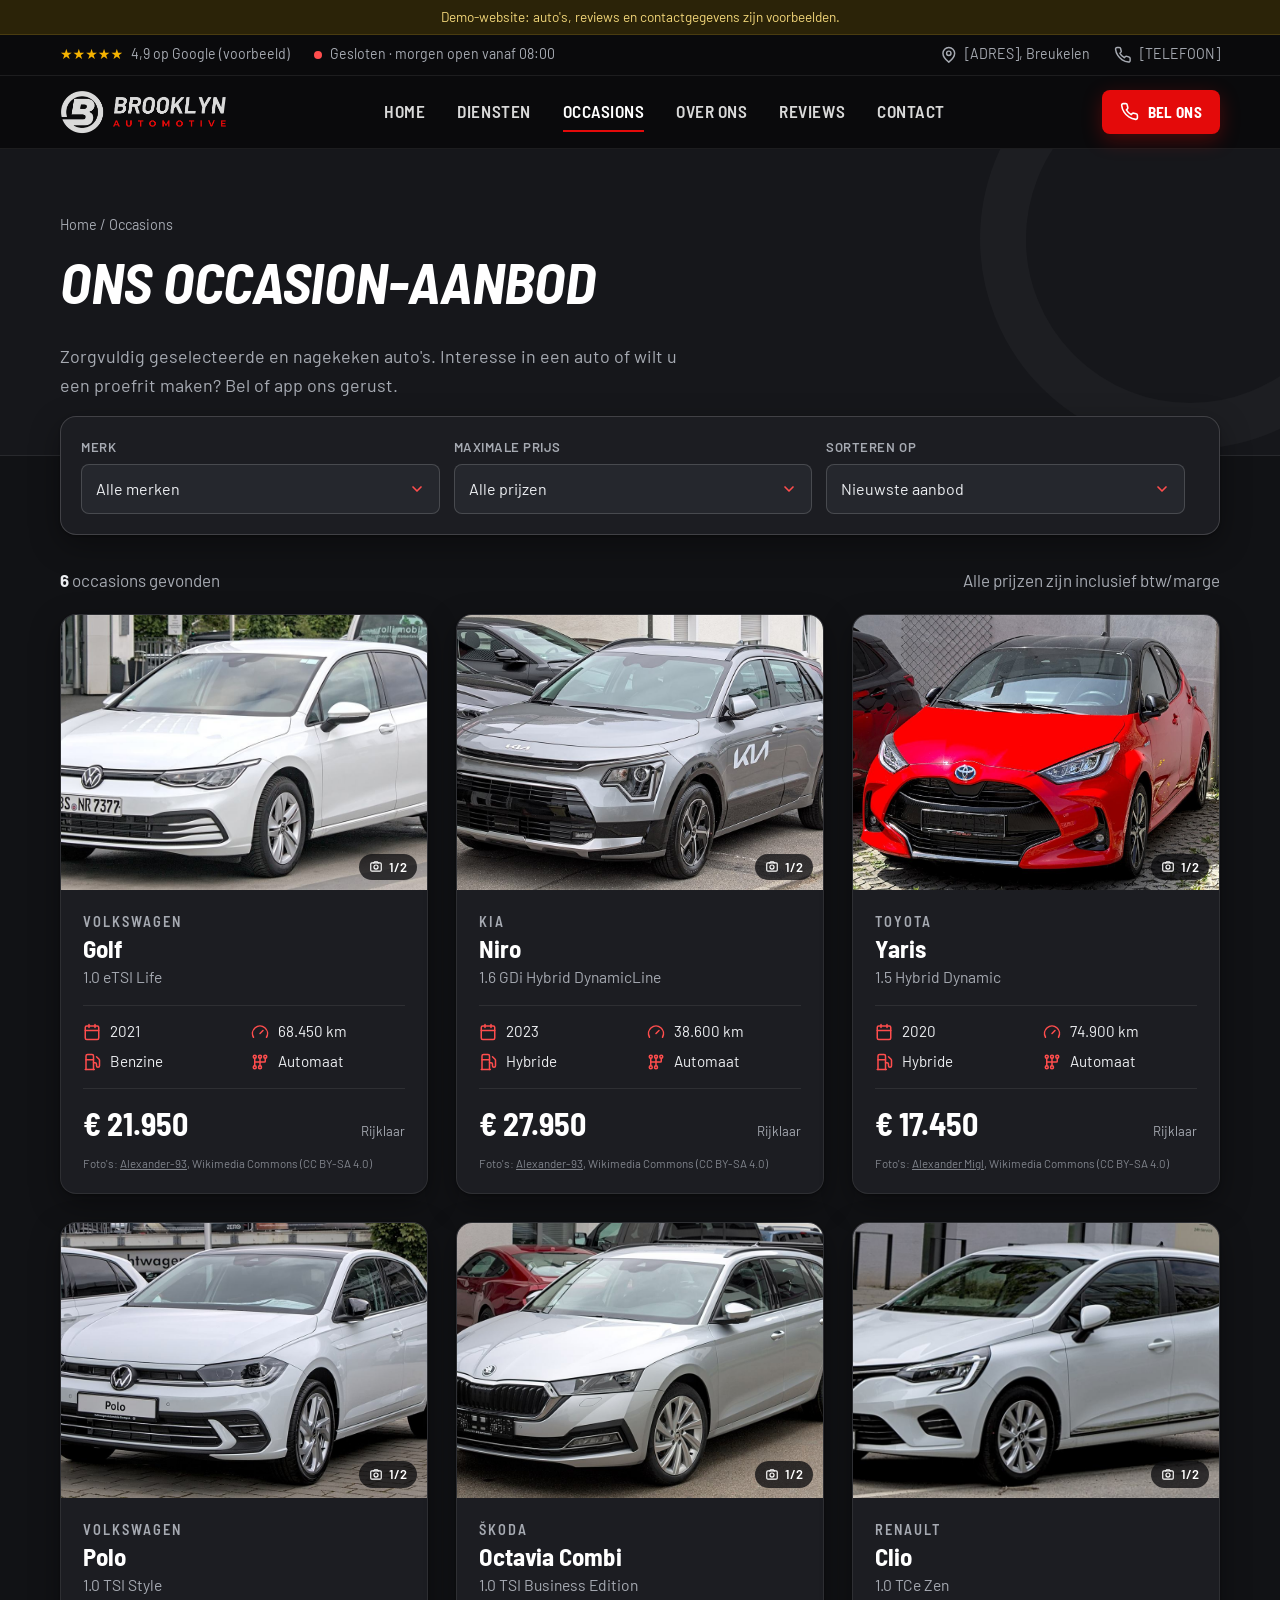
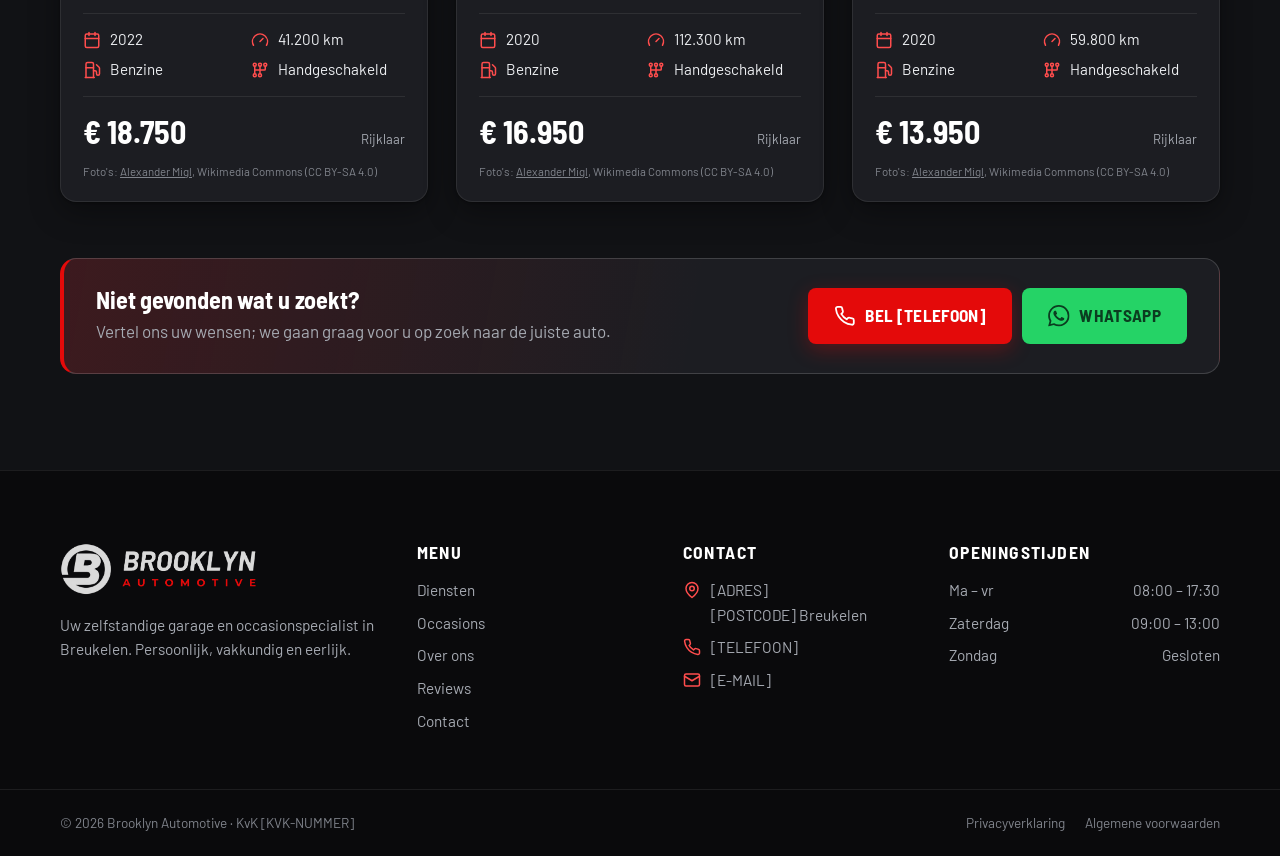
==== commit 57569678: "Donker thema, diensten boven occasions en mobiele carousels - Hele site in donker thema met rood en " ====
--- a/occasions.html
+++ b/occasions.html
@@ -6,6 +6,8 @@
   <title>Occasions | Brooklyn Automotive Breukelen</title>
   <meta name="description" content="Bekijk het actuele occasion-aanbod van Brooklyn Automotive in Breukelen. Zorgvuldig nagekeken auto's met duidelijke historie.">
   <meta name="theme-color" content="#17181b">
+  <!-- Demo: niet laten indexeren door zoekmachines. Verwijderen bij livegang. -->
+  <meta name="robots" content="noindex, nofollow">
   <link rel="icon" type="image/png" href="assets/img/logo-icoon.png">
 
   <link rel="preconnect" href="https://fonts.googleapis.com">
@@ -41,8 +43,8 @@
       <nav class="hoofdnav" aria-label="Hoofdmenu">
         <ul>
           <li><a href="index.html">Home</a></li>
+          <li><a href="index.html#diensten">Diensten</a></li>
           <li><a href="occasions.html" aria-current="page">Occasions</a></li>
-          <li><a href="index.html#diensten">Diensten</a></li>
           <li><a href="index.html#over-ons">Over ons</a></li>
           <li><a href="index.html#reviews">Reviews</a></li>
           <li><a href="index.html#contact">Contact</a></li>
@@ -68,8 +70,8 @@
     <nav aria-label="Mobiel menu">
       <ul>
         <li><a href="index.html">Home <svg class="icon" aria-hidden="true"><use href="#i-pijl"></use></svg></a></li>
+        <li><a href="index.html#diensten">Diensten <svg class="icon" aria-hidden="true"><use href="#i-pijl"></use></svg></a></li>
         <li><a href="occasions.html">Occasions <svg class="icon" aria-hidden="true"><use href="#i-pijl"></use></svg></a></li>
-        <li><a href="index.html#diensten">Diensten <svg class="icon" aria-hidden="true"><use href="#i-pijl"></use></svg></a></li>
         <li><a href="index.html#over-ons">Over ons <svg class="icon" aria-hidden="true"><use href="#i-pijl"></use></svg></a></li>
         <li><a href="index.html#reviews">Reviews <svg class="icon" aria-hidden="true"><use href="#i-pijl"></use></svg></a></li>
         <li><a href="index.html#contact">Contact <svg class="icon" aria-hidden="true"><use href="#i-pijl"></use></svg></a></li>
@@ -88,7 +90,7 @@
       <div class="container">
         <nav class="kruimelpad" aria-label="Kruimelpad"><a href="index.html">Home</a> / Occasions</nav>
         <h1 id="pagina-titel">Ons occasion-aanbod</h1>
-        <p class="intro">Zorgvuldig geselecteerde en nagekeken auto's. Interesse in een auto? Bekijk de volledige advertentie op Marktplaats of AutoTrack, of neem direct contact met ons op.</p>
+        <p class="intro">Zorgvuldig geselecteerde en nagekeken auto's. Interesse in een auto of wilt u een proefrit maken? Bel of app ons gerust.</p>
       </div>
     </section>
 
@@ -155,8 +157,8 @@
       <div>
         <h4>Menu</h4>
         <ul>
+          <li><a href="index.html#diensten">Diensten</a></li>
           <li><a href="occasions.html">Occasions</a></li>
-          <li><a href="index.html#diensten">Diensten</a></li>
           <li><a href="index.html#over-ons">Over ons</a></li>
           <li><a href="index.html#reviews">Reviews</a></li>
           <li><a href="index.html#contact">Contact</a></li>
--- a/assets/css/style.css
+++ b/assets/css/style.css
@@ -1,22 +1,32 @@
 /* ==========================================================================
-   Brooklyn Automotive – stylesheet
+   Brooklyn Automotive – stylesheet (donker thema)
    Kleuren en typografie afgeleid van het logo: lichtgrijs + rood op donker,
    cursieve, smalle koppen (Barlow Semi Condensed).
    ========================================================================== */
 
 :root {
-  --rood: #e40a0a;
-  --rood-donker: #b80808;
-  --zwart: #0e0f11;
-  --antraciet: #17181b;
-  --antraciet-2: #222327;
+  color-scheme: dark;
+
+  /* Accentkleuren uit het logo */
+  --rood: #e40a0a;            /* knoppen, vlakken */
+  --rood-donker: #c10808;
+  --rood-tekst: #ff4d4d;      /* rood voor tekst en iconen: beter leesbaar op donker */
+  --rood-zacht: rgba(228, 10, 10, .14);
   --logo-grijs: #d9d9d9;
-  --tekst: #1b1c1f;
-  --tekst-zacht: #5c6068;
-  --lijn: #e3e4e7;
-  --achtergrond: #ffffff;
-  --achtergrond-zacht: #f4f4f6;
-  --wit: #ffffff;
+
+  /* Donkere vlakken, van diep naar licht */
+  --zwart: #0a0a0c;
+  --achtergrond: #111215;
+  --achtergrond-zacht: #16171b;
+  --kaart: #1c1d22;
+  --kaart-2: #25272d;
+
+  /* Tekst en lijnen */
+  --tekst: #eceef1;
+  --tekst-zacht: #a6aab2;
+  --tekst-dim: #80848c;
+  --lijn: rgba(255, 255, 255, .08);
+  --lijn-sterk: rgba(255, 255, 255, .16);
   --ster: #f5b301;
 
   --font-kop: "Barlow Semi Condensed", "Arial Narrow", Arial, sans-serif;
@@ -24,8 +34,8 @@
 
   --radius: 10px;
   --radius-groot: 16px;
-  --schaduw: 0 1px 2px rgba(14, 15, 17, .06), 0 8px 24px rgba(14, 15, 17, .08);
-  --schaduw-hover: 0 2px 4px rgba(14, 15, 17, .08), 0 16px 40px rgba(14, 15, 17, .14);
+  --schaduw: 0 1px 2px rgba(0, 0, 0, .3), 0 10px 30px rgba(0, 0, 0, .35);
+  --schaduw-hover: 0 2px 4px rgba(0, 0, 0, .35), 0 18px 44px rgba(0, 0, 0, .5);
   --max: 1200px;
   --gutter: 20px;
   --header-h: 72px;
@@ -33,7 +43,7 @@
 
 /* ---------- Basis ---------- */
 *, *::before, *::after { box-sizing: border-box; }
-html { scroll-behavior: smooth; scroll-padding-top: calc(var(--header-h) + 12px); -webkit-text-size-adjust: 100%; }
+html { scroll-behavior: smooth; scroll-padding-top: calc(var(--header-h) + 12px); -webkit-text-size-adjust: 100%; background: var(--achtergrond); }
 body {
   margin: 0;
   font-family: var(--font-tekst);
@@ -52,6 +62,7 @@
   line-height: 1.1;
   margin: 0 0 .5em;
   letter-spacing: -.005em;
+  color: #fff;
 }
 h1 { font-size: clamp(2.4rem, 6vw, 4.2rem); }
 h2 { font-size: clamp(1.9rem, 4vw, 2.8rem); }
@@ -62,7 +73,7 @@
 .sr-only { position: absolute; width: 1px; height: 1px; padding: 0; margin: -1px; overflow: hidden; clip: rect(0 0 0 0); white-space: nowrap; border: 0; }
 .skiplink { position: absolute; left: 12px; top: -60px; z-index: 200; background: var(--rood); color: #fff; padding: 10px 16px; border-radius: 6px; text-decoration: none; }
 .skiplink:focus { top: 12px; }
-:focus-visible { outline: 3px solid var(--rood); outline-offset: 2px; }
+:focus-visible { outline: 3px solid var(--rood-tekst); outline-offset: 2px; }
 
 .icon { width: 1.25em; height: 1.25em; flex: none; fill: none; stroke: currentColor; stroke-width: 2; stroke-linecap: round; stroke-linejoin: round; }
 .icon-vol { fill: currentColor; stroke: none; }
@@ -78,48 +89,48 @@
 }
 .btn:hover { transform: translateY(-1px); }
 .btn:active { transform: none; }
-.btn-rood { background: var(--rood); color: #fff; box-shadow: 0 6px 18px rgba(228, 10, 10, .28); }
+.btn-rood { background: var(--rood); color: #fff; box-shadow: 0 6px 20px rgba(228, 10, 10, .3); }
 .btn-rood:hover { background: var(--rood-donker); }
 .btn-licht { border-color: rgba(255, 255, 255, .7); color: #fff; background: rgba(255, 255, 255, .04); }
 .btn-licht:hover { background: #fff; color: var(--zwart); border-color: #fff; }
-.btn-donker { background: var(--zwart); color: #fff; }
-.btn-donker:hover { background: var(--antraciet-2); }
-.btn-omlijnd { border-color: var(--tekst); color: var(--tekst); background: transparent; }
-.btn-omlijnd:hover { background: var(--tekst); color: #fff; }
+.btn-donker { background: var(--kaart-2); color: #fff; border-color: var(--lijn-sterk); }
+.btn-donker:hover { background: #31343b; border-color: rgba(255, 255, 255, .3); }
+.btn-omlijnd { border-color: var(--lijn-sterk); color: var(--tekst); background: transparent; }
+.btn-omlijnd:hover { background: var(--tekst); color: var(--zwart); border-color: var(--tekst); }
 .btn-whatsapp { background: #25d366; color: #0b3d20; }
 .btn-whatsapp:hover { background: #1fbd5a; }
 .btn-klein { min-height: 42px; padding: 8px 16px; font-size: .95rem; }
 .btn-blok { width: 100%; }
 
-.link-pijl { display: inline-flex; align-items: center; gap: .4em; color: var(--rood); font-weight: 600; text-decoration: none; }
+.link-pijl { display: inline-flex; align-items: center; gap: .4em; color: var(--rood-tekst); font-weight: 600; text-decoration: none; }
 .link-pijl:hover { text-decoration: underline; text-underline-offset: 3px; }
 .link-pijl .icon { transition: transform .2s; }
 .link-pijl:hover .icon { transform: translateX(3px); }
 
 /* ---------- Demo-melding ---------- */
 .demo-balk {
-  background: #fff3cd; color: #5c4400; font-size: .85rem; text-align: center; padding: 6px var(--gutter);
-  border-bottom: 1px solid #f1dc94;
+  background: #2b2308; color: #f3d77a; font-size: .85rem; text-align: center; padding: 6px var(--gutter);
+  border-bottom: 1px solid #4a3c10;
 }
 .demo-label {
   display: inline-block; font-size: .72rem; font-weight: 700; letter-spacing: .06em; text-transform: uppercase;
-  background: #fff3cd; color: #6b5000; border: 1px solid #ecd27c; border-radius: 99px; padding: 2px 10px; vertical-align: middle;
+  background: rgba(243, 215, 122, .12); color: #f3d77a; border: 1px solid rgba(243, 215, 122, .35); border-radius: 99px; padding: 2px 10px; vertical-align: middle;
 }
 
 /* ---------- Topbalk ---------- */
-.topbalk { background: var(--zwart); color: #b9bbc0; font-size: .88rem; border-bottom: 1px solid rgba(255, 255, 255, .06); }
+.topbalk { background: var(--zwart); color: var(--tekst-zacht); font-size: .88rem; border-bottom: 1px solid var(--lijn); }
 .topbalk .container { display: flex; align-items: center; justify-content: space-between; gap: 24px; min-height: 40px; }
 .topbalk a { text-decoration: none; }
 .topbalk a:hover { color: #fff; }
 .topbalk-groep { display: flex; align-items: center; gap: 24px; }
 .topbalk-item { display: inline-flex; align-items: center; gap: 8px; }
 .topbalk .sterren { color: var(--ster); }
-.status-stip { width: 8px; height: 8px; border-radius: 50%; background: #7a7d84; }
+.status-stip { width: 8px; height: 8px; border-radius: 50%; background: #7a7d84; flex: none; }
 .status-stip.open { background: #2ecc71; box-shadow: 0 0 0 3px rgba(46, 204, 113, .2); }
-.status-stip.dicht { background: var(--rood); }
+.status-stip.dicht { background: var(--rood-tekst); }
 
 /* ---------- Header ---------- */
-.header { position: sticky; top: 0; z-index: 100; background: rgba(23, 24, 27, .97); backdrop-filter: saturate(160%) blur(10px); color: #fff; border-bottom: 1px solid rgba(255, 255, 255, .06); }
+.header { position: sticky; top: 0; z-index: 100; background: rgba(10, 10, 12, .9); backdrop-filter: saturate(160%) blur(12px); color: #fff; border-bottom: 1px solid var(--lijn); }
 .header .container { display: flex; align-items: center; justify-content: space-between; height: var(--header-h); gap: 24px; }
 .logo { display: block; flex: none; }
 .logo img { height: 44px; width: auto; }
@@ -131,8 +142,8 @@
   position: relative;
 }
 .hoofdnav a::after { content: ""; position: absolute; left: 14px; right: 14px; bottom: 4px; height: 2px; background: var(--rood); transform: scaleX(0); transform-origin: left; transition: transform .25s; }
-.hoofdnav a:hover, .hoofdnav a[aria-current="page"] { color: #fff; }
-.hoofdnav a:hover::after, .hoofdnav a[aria-current="page"]::after { transform: scaleX(1); }
+.hoofdnav a:hover, .hoofdnav a.actief, .hoofdnav a[aria-current="page"] { color: #fff; }
+.hoofdnav a:hover::after, .hoofdnav a.actief::after, .hoofdnav a[aria-current="page"]::after { transform: scaleX(1); }
 .header-acties { display: flex; align-items: center; gap: 10px; }
 .menu-knop { display: none; background: none; border: 0; color: #fff; padding: 10px; margin-right: -10px; cursor: pointer; }
 .menu-knop .icon { width: 28px; height: 28px; }
@@ -147,12 +158,13 @@
 .mobiel-menu-kop { display: flex; align-items: center; justify-content: space-between; height: var(--header-h); flex: none; }
 .mobiel-menu nav ul { list-style: none; margin: 16px 0 28px; padding: 0; }
 .mobiel-menu nav a {
-  display: flex; align-items: center; justify-content: space-between; padding: 16px 0; border-bottom: 1px solid rgba(255, 255, 255, .08);
+  display: flex; align-items: center; justify-content: space-between; padding: 16px 0; border-bottom: 1px solid var(--lijn);
   font-family: var(--font-kop); font-size: 1.6rem; font-weight: 700; font-style: italic; text-transform: uppercase; text-decoration: none;
 }
-.mobiel-menu nav a .icon { color: var(--rood); }
+.mobiel-menu nav a .icon { color: var(--rood-tekst); }
 .mobiel-menu .btn { margin-top: 10px; }
-.mobiel-menu-info { margin-top: auto; padding-top: 28px; color: #9a9da4; font-size: .95rem; }
+.mobiel-menu-info { margin-top: auto; padding-top: 28px; color: var(--tekst-zacht); font-size: .95rem; }
+.mobiel-menu-info p[data-open-status] { display: flex; align-items: center; gap: 8px; }
 body.menu-open { overflow: hidden; }
 
 /* ---------- Hero ---------- */
@@ -162,8 +174,8 @@
 .hero::before {
   content: ""; position: absolute; inset: 0; z-index: -1;
   background:
-    linear-gradient(90deg, rgba(14, 15, 17, .92) 0%, rgba(14, 15, 17, .72) 45%, rgba(14, 15, 17, .25) 100%),
-    linear-gradient(0deg, rgba(14, 15, 17, .85) 0%, rgba(14, 15, 17, 0) 40%);
+    linear-gradient(90deg, rgba(10, 10, 12, .92) 0%, rgba(10, 10, 12, .72) 45%, rgba(10, 10, 12, .25) 100%),
+    linear-gradient(0deg, rgba(17, 18, 21, 1) 0%, rgba(17, 18, 21, 0) 45%);
 }
 .hero .container { min-height: min(86vh, 760px); display: flex; flex-direction: column; justify-content: center; padding-top: 72px; padding-bottom: 140px; }
 .hero-inhoud { max-width: 640px; }
@@ -173,62 +185,60 @@
 }
 .eyebrow::before { content: ""; width: 32px; height: 3px; background: var(--rood); }
 .hero h1 { font-style: italic; text-transform: uppercase; letter-spacing: .005em; margin-bottom: .35em; }
-.hero h1 em { font-style: italic; color: var(--rood); }
+.hero h1 em { font-style: italic; color: var(--rood-tekst); }
 .hero-tekst { font-size: 1.2rem; color: #d3d5d9; max-width: 540px; margin-bottom: 32px; }
 .hero-knoppen { display: flex; flex-wrap: wrap; gap: 12px; }
 
 /* USP-kaarten die over de hero heen vallen */
 .usp-strook { position: relative; z-index: 2; margin-top: -84px; }
 .usp-grid {
-  display: grid; grid-template-columns: repeat(4, 1fr); background: #fff; border-radius: var(--radius-groot); box-shadow: var(--schaduw);
-  overflow: hidden;
+  display: grid; grid-template-columns: repeat(4, 1fr); background: var(--kaart); border: 1px solid var(--lijn);
+  border-radius: var(--radius-groot); box-shadow: var(--schaduw); overflow: hidden;
 }
 .usp { display: flex; gap: 14px; align-items: flex-start; padding: 26px 24px; border-right: 1px solid var(--lijn); }
 .usp:last-child { border-right: 0; }
-.usp-icoon { display: grid; place-items: center; width: 46px; height: 46px; border-radius: 10px; background: rgba(228, 10, 10, .08); color: var(--rood); flex: none; }
+.usp-icoon { display: grid; place-items: center; width: 46px; height: 46px; border-radius: 10px; background: var(--rood-zacht); color: var(--rood-tekst); flex: none; }
 .usp h3 { font-size: 1.15rem; margin: 2px 0 2px; }
 .usp p { font-size: .93rem; color: var(--tekst-zacht); margin: 0; line-height: 1.45; }
 
 /* ---------- Secties ---------- */
 .sectie { padding: 96px 0; }
-.sectie-zacht { background: var(--achtergrond-zacht); }
-.sectie-donker { background: var(--antraciet); color: #fff; }
+.sectie-zacht { background: var(--achtergrond-zacht); border-block: 1px solid var(--lijn); }
 .sectie-kop { display: flex; align-items: flex-end; justify-content: space-between; gap: 24px; margin-bottom: 44px; }
 .sectie-kop-midden { flex-direction: column; align-items: center; text-align: center; }
 .sectie-kop-midden .intro { margin-inline: auto; }
 .sectie-label {
   display: inline-flex; align-items: center; gap: 10px; margin-bottom: 10px;
-  font-family: var(--font-kop); font-weight: 700; font-size: .95rem; letter-spacing: .2em; text-transform: uppercase; color: var(--rood);
-}
-.sectie-label::before { content: ""; width: 24px; height: 3px; background: currentColor; }
+  font-family: var(--font-kop); font-weight: 700; font-size: .95rem; letter-spacing: .2em; text-transform: uppercase; color: var(--rood-tekst);
+}
+.sectie-label::before { content: ""; width: 24px; height: 3px; background: var(--rood); }
 .sectie-kop h2 { margin-bottom: .25em; }
 .intro { font-size: 1.12rem; color: var(--tekst-zacht); max-width: 620px; margin: 0; }
-.sectie-donker .intro { color: #b7b9be; }
 
 /* ---------- Occasion-kaarten ---------- */
 .auto-grid { display: grid; grid-template-columns: repeat(3, 1fr); gap: 28px; }
 .auto-kaart {
-  display: flex; flex-direction: column; background: #fff; border-radius: var(--radius-groot); overflow: hidden;
-  border: 1px solid var(--lijn); box-shadow: var(--schaduw); transition: box-shadow .25s, transform .25s;
-}
-.auto-kaart:hover { box-shadow: var(--schaduw-hover); transform: translateY(-3px); }
-.galerij { position: relative; aspect-ratio: 4 / 3; background: #e9eaec; }
+  display: flex; flex-direction: column; background: var(--kaart); border-radius: var(--radius-groot); overflow: hidden;
+  border: 1px solid var(--lijn); box-shadow: var(--schaduw); transition: box-shadow .25s, transform .25s, border-color .25s;
+}
+.auto-kaart:hover { box-shadow: var(--schaduw-hover); transform: translateY(-3px); border-color: var(--lijn-sterk); }
+.galerij { position: relative; aspect-ratio: 4 / 3; background: var(--kaart-2); }
 .galerij-track { display: flex; height: 100%; overflow-x: auto; scroll-snap-type: x mandatory; scrollbar-width: none; overscroll-behavior-x: contain; }
 .galerij-track::-webkit-scrollbar { display: none; }
 .galerij-track img { flex: 0 0 100%; width: 100%; height: 100%; object-fit: cover; scroll-snap-align: start; }
 .galerij-knop {
   position: absolute; top: 50%; transform: translateY(-50%); width: 40px; height: 40px; border-radius: 50%; border: 0;
-  display: grid; place-items: center; background: rgba(255, 255, 255, .92); color: var(--tekst); cursor: pointer;
-  box-shadow: 0 2px 8px rgba(0, 0, 0, .18); opacity: 0; transition: opacity .2s, background-color .2s;
-}
-.galerij-knop:hover { background: #fff; }
+  display: grid; place-items: center; background: rgba(10, 10, 12, .75); color: #fff; cursor: pointer;
+  box-shadow: 0 2px 8px rgba(0, 0, 0, .3); opacity: 0; transition: opacity .2s, background-color .2s;
+}
+.galerij-knop:hover { background: var(--rood); }
 .galerij-knop.vorige { left: 10px; }
 .galerij-knop.volgende { right: 10px; }
 .galerij:hover .galerij-knop, .galerij-knop:focus-visible { opacity: 1; }
 .galerij-knop[disabled] { opacity: 0 !important; pointer-events: none; }
 .galerij-teller {
   position: absolute; right: 10px; bottom: 10px; display: inline-flex; align-items: center; gap: 6px;
-  background: rgba(14, 15, 17, .72); color: #fff; font-size: .8rem; font-weight: 600; padding: 3px 10px; border-radius: 99px;
+  background: rgba(10, 10, 12, .75); color: #fff; font-size: .8rem; font-weight: 600; padding: 3px 10px; border-radius: 99px;
 }
 .galerij-teller .icon { width: 14px; height: 14px; }
 .auto-badge {
@@ -236,7 +246,7 @@
   font-family: var(--font-kop); font-weight: 700; font-size: .85rem; letter-spacing: .08em; text-transform: uppercase;
   padding: 4px 10px; border-radius: 6px; background: var(--rood); color: #fff;
 }
-.auto-badge.gereserveerd { background: #f39c12; }
+.auto-badge.gereserveerd { background: #f39c12; color: #2a1a00; }
 .auto-badge.verkocht { background: var(--zwart); }
 
 .auto-body { display: flex; flex-direction: column; flex: 1; padding: 20px 22px 22px; }
@@ -245,92 +255,89 @@
 .auto-uitvoering { color: var(--tekst-zacht); font-size: .98rem; margin: 2px 0 16px; }
 .specs { display: grid; grid-template-columns: 1fr 1fr; gap: 10px 14px; list-style: none; margin: 0 0 18px; padding: 16px 0; border-top: 1px solid var(--lijn); border-bottom: 1px solid var(--lijn); }
 .specs li { display: flex; align-items: center; gap: 9px; font-size: .95rem; line-height: 1.3; }
-.specs .icon { color: var(--rood); width: 18px; height: 18px; }
+.specs .icon { color: var(--rood-tekst); width: 18px; height: 18px; }
 .specs .spec-label { position: absolute; width: 1px; height: 1px; overflow: hidden; clip: rect(0 0 0 0); }
-.auto-prijs { display: flex; align-items: baseline; justify-content: space-between; gap: 8px; margin-bottom: 16px; }
-.prijs { font-family: var(--font-kop); font-weight: 700; font-size: 2rem; line-height: 1; color: var(--tekst); }
+.auto-prijs { display: flex; align-items: baseline; justify-content: space-between; gap: 8px; margin-top: auto; }
+.prijs { font-family: var(--font-kop); font-weight: 700; font-size: 2rem; line-height: 1; color: #fff; }
 .prijs-noot { font-size: .82rem; color: var(--tekst-zacht); }
-.auto-knoppen { display: grid; grid-template-columns: 1fr; gap: 8px; margin-top: auto; }
-.btn-platform {
-  min-height: 46px; padding: 8px 14px; font-size: .98rem; letter-spacing: .02em; gap: .5em;
-  border: 2px solid var(--lijn); background: #fff; color: var(--tekst);
-}
-.btn-platform:hover { border-color: var(--tekst); }
-.btn-platform .platform-stip { width: 10px; height: 10px; border-radius: 3px; flex: none; }
-.btn-platform.marktplaats .platform-stip { background: #eda566; }
-.btn-platform.autotrack .platform-stip { background: #0a5ad4; }
-.foto-credit { margin: 12px 0 0; font-size: .72rem; color: #9a9da4; line-height: 1.35; }
+.foto-credit { margin: 14px 0 0; font-size: .72rem; color: var(--tekst-dim); line-height: 1.35; }
 .foto-credit a { color: inherit; }
 
 .lijst-laden, .lijst-leeg, .lijst-fout {
   grid-column: 1 / -1; text-align: center; padding: 48px 20px; color: var(--tekst-zacht);
-  background: #fff; border: 1px dashed var(--lijn); border-radius: var(--radius-groot);
-}
-.lijst-fout code { background: var(--achtergrond-zacht); padding: 2px 6px; border-radius: 4px; }
+  background: var(--kaart); border: 1px dashed var(--lijn-sterk); border-radius: var(--radius-groot);
+}
+.lijst-leeg strong { color: var(--tekst); }
+.lijst-fout code { background: var(--kaart-2); padding: 2px 6px; border-radius: 4px; }
 .sectie-voet { display: flex; justify-content: center; margin-top: 44px; }
 
 /* Skeleton tijdens laden */
-.skelet { background: linear-gradient(90deg, #eceef1 0%, #f6f7f8 50%, #eceef1 100%); background-size: 200% 100%; animation: skelet 1.4s infinite linear; border-radius: 6px; }
+.skelet { background: linear-gradient(90deg, #22242a 0%, #2c2e35 50%, #22242a 100%); background-size: 200% 100%; animation: skelet 1.4s infinite linear; border-radius: 6px; }
 @keyframes skelet { to { background-position: -200% 0; } }
 
+/* Stipjes onder de mobiele carousels (alleen zichtbaar op mobiel) */
+.swipe-stippen { display: none; }
+
 /* ---------- Filter (occasions-pagina) ---------- */
-.pagina-kop { background: var(--antraciet); color: #fff; padding: 64px 0 56px; position: relative; overflow: hidden; }
+.pagina-kop { background: var(--achtergrond-zacht); color: #fff; padding: 64px 0 56px; position: relative; overflow: hidden; border-bottom: 1px solid var(--lijn); }
 .pagina-kop::after {
   content: ""; position: absolute; right: -120px; top: -120px; width: 420px; height: 420px; border-radius: 50%;
-  border: 46px solid rgba(255, 255, 255, .035);
+  border: 46px solid rgba(255, 255, 255, .03);
 }
 .pagina-kop h1 { font-style: italic; text-transform: uppercase; font-size: clamp(2.3rem, 5vw, 3.6rem); }
-.pagina-kop .intro { color: #b7b9be; }
-.kruimelpad { font-size: .9rem; color: #9a9da4; margin-bottom: 14px; }
+.kruimelpad { font-size: .9rem; color: var(--tekst-zacht); margin-bottom: 14px; }
 .kruimelpad a { text-decoration: none; }
 .kruimelpad a:hover { color: #fff; }
 
 .filterbalk {
   display: grid; grid-template-columns: repeat(3, minmax(0, 1fr)) auto; gap: 14px; align-items: end;
-  background: #fff; border: 1px solid var(--lijn); border-radius: var(--radius-groot); box-shadow: var(--schaduw);
+  background: var(--kaart); border: 1px solid var(--lijn-sterk); border-radius: var(--radius-groot); box-shadow: var(--schaduw);
   padding: 20px; margin-top: -40px; position: relative; z-index: 2;
 }
 .veld label { display: block; font-size: .82rem; font-weight: 600; letter-spacing: .04em; text-transform: uppercase; color: var(--tekst-zacht); margin-bottom: 6px; }
 .veld select {
-  width: 100%; min-height: 50px; padding: 10px 40px 10px 14px; border: 1px solid #cfd1d6; border-radius: 8px; background-color: #fff;
+  width: 100%; min-height: 50px; padding: 10px 40px 10px 14px; border: 1px solid var(--lijn-sterk); border-radius: 8px; background-color: var(--kaart-2);
   font: inherit; font-size: 1rem; color: var(--tekst); appearance: none; cursor: pointer;
-  background-image: url("data:image/svg+xml,%3Csvg xmlns='http://www.w3.org/2000/svg' width='16' height='16' viewBox='0 0 24 24' fill='none' stroke='%23e40a0a' stroke-width='2.5' stroke-linecap='round' stroke-linejoin='round'%3E%3Cpath d='m6 9 6 6 6-6'/%3E%3C/svg%3E");
+  background-image: url("data:image/svg+xml,%3Csvg xmlns='http://www.w3.org/2000/svg' width='16' height='16' viewBox='0 0 24 24' fill='none' stroke='%23ff4d4d' stroke-width='2.5' stroke-linecap='round' stroke-linejoin='round'%3E%3Cpath d='m6 9 6 6 6-6'/%3E%3C/svg%3E");
   background-repeat: no-repeat; background-position: right 14px center;
 }
-.veld select:hover { border-color: #a9acb3; }
+.veld select:hover { border-color: rgba(255, 255, 255, .32); }
+.veld select option { background: var(--kaart-2); color: var(--tekst); }
 .filter-reset { min-height: 50px; background: none; border: 0; color: var(--tekst-zacht); text-decoration: underline; text-underline-offset: 3px; cursor: pointer; padding: 0 6px; }
-.filter-reset:hover { color: var(--rood); }
+.filter-reset:hover { color: var(--rood-tekst); }
 .resultaat-info { display: flex; justify-content: space-between; align-items: center; gap: 12px; flex-wrap: wrap; margin: 32px 0 20px; color: var(--tekst-zacht); }
 .resultaat-info strong { color: var(--tekst); }
 
 /* ---------- Diensten ---------- */
 .diensten-grid { display: grid; grid-template-columns: repeat(3, 1fr); gap: 24px; }
 .dienst {
-  position: relative; display: flex; flex-direction: column; background: #fff; border-radius: var(--radius-groot); overflow: hidden;
-  border: 1px solid var(--lijn); transition: box-shadow .25s, transform .25s;
-}
-.dienst:hover { box-shadow: var(--schaduw-hover); transform: translateY(-3px); }
-.dienst-foto { aspect-ratio: 16 / 9; overflow: hidden; background: #ddd; }
+  position: relative; display: flex; flex-direction: column; background: var(--kaart); border-radius: var(--radius-groot); overflow: hidden;
+  border: 1px solid var(--lijn); transition: box-shadow .25s, transform .25s, border-color .25s;
+}
+.dienst:hover { box-shadow: var(--schaduw-hover); transform: translateY(-3px); border-color: var(--lijn-sterk); }
+.dienst-foto { aspect-ratio: 16 / 9; overflow: hidden; background: var(--kaart-2); }
 .dienst-foto img { width: 100%; height: 100%; object-fit: cover; transition: transform .5s; }
 .dienst:hover .dienst-foto img { transform: scale(1.04); }
 .dienst-body { padding: 0 24px 24px; position: relative; }
 .dienst-icoon {
   display: grid; place-items: center; width: 52px; height: 52px; border-radius: 12px; margin-top: -26px; margin-bottom: 14px;
-  background: var(--rood); color: #fff; box-shadow: 0 6px 16px rgba(228, 10, 10, .3); position: relative;
+  background: var(--rood); color: #fff; box-shadow: 0 6px 16px rgba(228, 10, 10, .35); position: relative;
 }
 .dienst h3 { margin-bottom: .35em; }
 .dienst p { color: var(--tekst-zacht); margin: 0; font-size: 1rem; }
 .diensten-cta {
   display: flex; align-items: center; justify-content: space-between; gap: 24px; flex-wrap: wrap;
-  margin-top: 40px; padding: 28px 32px; border-radius: var(--radius-groot); background: var(--antraciet); color: #fff;
+  margin-top: 40px; padding: 28px 32px; border-radius: var(--radius-groot); color: #fff;
+  background: linear-gradient(100deg, rgba(228, 10, 10, .16) 0%, rgba(228, 10, 10, 0) 55%), var(--kaart);
+  border: 1px solid var(--lijn-sterk); border-left: 4px solid var(--rood);
 }
 .diensten-cta h3 { margin: 0 0 4px; font-size: 1.5rem; }
-.diensten-cta p { margin: 0; color: #b7b9be; }
+.diensten-cta p { margin: 0; color: var(--tekst-zacht); }
 .diensten-cta .knoppen { display: flex; gap: 10px; flex-wrap: wrap; }
 
 /* ---------- Over ons ---------- */
 .over-grid { display: grid; grid-template-columns: 5fr 6fr; gap: 64px; align-items: center; }
-.over-foto { position: relative; }
+.over-foto { position: relative; isolation: isolate; }
 .over-foto img { width: 100%; aspect-ratio: 4 / 5; object-fit: cover; border-radius: var(--radius-groot); }
 .over-foto::before {
   content: ""; position: absolute; left: -16px; bottom: -16px; width: 55%; height: 55%; border-radius: var(--radius-groot);
@@ -338,29 +345,29 @@
 }
 .over-foto-badge {
   position: absolute; right: -20px; bottom: 32px; background: var(--zwart); color: #fff; padding: 18px 22px; border-radius: 12px;
-  box-shadow: var(--schaduw-hover); max-width: 220px;
+  border: 1px solid var(--lijn-sterk); box-shadow: var(--schaduw-hover); max-width: 220px;
 }
 .over-foto-badge img { width: 44px; height: 44px; aspect-ratio: auto; border-radius: 0; margin-bottom: 8px; }
 .over-foto-badge strong { display: block; font-family: var(--font-kop); font-size: 1.2rem; font-style: italic; text-transform: uppercase; line-height: 1.15; }
-.over-foto-badge span { font-size: .88rem; color: #b7b9be; }
+.over-foto-badge span { font-size: .88rem; color: var(--tekst-zacht); }
 .over-tekst .intro { margin-bottom: 1em; max-width: none; }
+.over-tekst > p:not(.intro) { color: var(--tekst-zacht); }
 .redenen { display: grid; grid-template-columns: 1fr 1fr; gap: 22px 28px; list-style: none; margin: 32px 0 34px; padding: 0; }
 .reden { display: flex; gap: 14px; }
-.reden-icoon { display: grid; place-items: center; width: 42px; height: 42px; border-radius: 50%; background: rgba(228, 10, 10, .08); color: var(--rood); flex: none; }
+.reden-icoon { display: grid; place-items: center; width: 42px; height: 42px; border-radius: 50%; background: var(--rood-zacht); color: var(--rood-tekst); flex: none; }
 .reden h3 { font-size: 1.15rem; margin: 2px 0 2px; }
 .reden p { font-size: .95rem; color: var(--tekst-zacht); margin: 0; line-height: 1.5; }
 
 /* ---------- Reviews ---------- */
 .reviews-kop { display: grid; grid-template-columns: 1fr auto; gap: 32px; align-items: end; margin-bottom: 40px; }
 .score-kaart {
-  display: flex; align-items: center; gap: 18px; background: var(--antraciet-2); border: 1px solid rgba(255, 255, 255, .08);
+  display: flex; align-items: center; gap: 18px; background: var(--kaart); border: 1px solid var(--lijn-sterk);
   border-radius: var(--radius-groot); padding: 18px 24px;
 }
-.score-getal { font-family: var(--font-kop); font-weight: 700; font-size: 3.2rem; line-height: 1; }
+.score-getal { font-family: var(--font-kop); font-weight: 700; font-size: 3.2rem; line-height: 1; color: #fff; }
 .score-sterren { display: flex; gap: 2px; color: var(--ster); }
 .score-sterren .icon { width: 20px; height: 20px; }
-.score-meta { font-size: .9rem; color: #b7b9be; line-height: 1.4; }
-.google-g { display: inline-flex; align-items: center; gap: 6px; font-weight: 600; color: #fff; }
+.score-meta { font-size: .9rem; color: var(--tekst-zacht); line-height: 1.4; }
 
 .carousel { position: relative; }
 .carousel-track {
@@ -370,32 +377,36 @@
 .carousel-track::-webkit-scrollbar { display: none; }
 .review {
   flex: 0 0 calc((100% - 40px) / 3); scroll-snap-align: start;
-  display: flex; flex-direction: column; background: #fff; color: var(--tekst); border-radius: var(--radius-groot); padding: 26px;
-  position: relative;
+  display: flex; flex-direction: column; background: var(--kaart); color: var(--tekst); border: 1px solid var(--lijn);
+  border-radius: var(--radius-groot); padding: 26px; position: relative;
 }
 .review-kop { display: flex; align-items: center; justify-content: space-between; gap: 10px; margin-bottom: 14px; }
 .review .score-sterren .icon { width: 18px; height: 18px; }
-.review .ster-leeg { color: #d6d8dc; }
-.review blockquote { margin: 0 0 20px; font-size: 1.02rem; line-height: 1.6; flex: 1; }
+.review .ster-leeg { color: #3a3d44; }
+.review blockquote { margin: 0 0 20px; font-size: 1.02rem; line-height: 1.6; flex: 1; color: #d9dbe0; }
 .review-voet { display: flex; align-items: center; gap: 12px; padding-top: 16px; border-top: 1px solid var(--lijn); }
 .avatar {
   display: grid; place-items: center; width: 42px; height: 42px; border-radius: 50%; flex: none;
-  background: var(--antraciet); color: #fff; font-family: var(--font-kop); font-weight: 700; font-size: 1.1rem;
-}
-.review-naam { font-weight: 600; line-height: 1.2; }
+  background: var(--rood-zacht); color: var(--rood-tekst); font-family: var(--font-kop); font-weight: 700; font-size: 1.1rem;
+}
+.review-naam { font-weight: 600; line-height: 1.2; color: #fff; }
 .review-wanneer { font-size: .85rem; color: var(--tekst-zacht); }
 .carousel-bediening { display: flex; align-items: center; justify-content: space-between; gap: 16px; margin-top: 28px; }
-.carousel-stippen { display: flex; gap: 8px; }
-.carousel-stippen button { width: 10px; height: 10px; border-radius: 99px; border: 0; padding: 0; background: rgba(255, 255, 255, .25); cursor: pointer; transition: width .25s, background-color .25s; }
-.carousel-stippen button[aria-current="true"] { width: 28px; background: var(--rood); }
+.carousel-stippen, .swipe-stippen { gap: 8px; }
+.carousel-stippen { display: flex; }
+.carousel-stippen button, .swipe-stippen button {
+  width: 10px; height: 10px; border-radius: 99px; border: 0; padding: 0; background: rgba(255, 255, 255, .22); cursor: pointer;
+  transition: width .25s, background-color .25s;
+}
+.carousel-stippen button[aria-current="true"], .swipe-stippen button[aria-current="true"] { width: 28px; background: var(--rood); }
 .carousel-pijlen { display: flex; gap: 10px; }
 .rond-knop {
   display: grid; place-items: center; width: 48px; height: 48px; border-radius: 50%; cursor: pointer;
-  border: 1px solid rgba(255, 255, 255, .25); background: transparent; color: #fff; transition: background-color .2s, border-color .2s;
+  border: 1px solid var(--lijn-sterk); background: transparent; color: #fff; transition: background-color .2s, border-color .2s;
 }
 .rond-knop:hover { background: var(--rood); border-color: var(--rood); }
-.reviews-voet { display: flex; align-items: center; justify-content: space-between; gap: 16px 24px; flex-wrap: wrap; margin-top: 36px; padding-top: 28px; border-top: 1px solid rgba(255, 255, 255, .1); }
-.reviews-bron { display: inline-flex; align-items: center; gap: 8px; font-size: .92rem; color: #b7b9be; margin: 0; }
+.reviews-voet { display: flex; align-items: center; justify-content: space-between; gap: 16px 24px; flex-wrap: wrap; margin-top: 36px; padding-top: 28px; border-top: 1px solid var(--lijn); }
+.reviews-bron { display: inline-flex; align-items: center; gap: 8px; font-size: .92rem; color: var(--tekst-zacht); margin: 0; }
 
 /* ---------- CTA-band ---------- */
 .cta-band { background: var(--rood); color: #fff; padding: 48px 0; position: relative; overflow: hidden; }
@@ -405,38 +416,40 @@
 }
 .cta-band .container { display: flex; align-items: center; justify-content: space-between; gap: 24px; flex-wrap: wrap; position: relative; z-index: 1; }
 .cta-band h2 { font-style: italic; text-transform: uppercase; margin: 0 0 4px; font-size: clamp(1.7rem, 3.5vw, 2.4rem); }
-.cta-band p { margin: 0; font-size: 1.1rem; color: rgba(255, 255, 255, .88); }
+.cta-band p { margin: 0; font-size: 1.1rem; color: rgba(255, 255, 255, .9); }
 .cta-band .knoppen { display: flex; gap: 12px; flex-wrap: wrap; }
+.cta-band .btn-donker { background: var(--zwart); border-color: var(--zwart); }
+.cta-band .btn-donker:hover { background: #000; }
 .cta-band .btn-licht:hover { color: var(--rood); }
 
 /* ---------- Contact ---------- */
 .contact-grid { display: grid; grid-template-columns: 1fr 1.15fr; gap: 32px; align-items: stretch; }
 .contact-kaarten { display: grid; gap: 16px; align-content: start; }
-.contact-kaart { display: flex; gap: 16px; align-items: flex-start; background: #fff; border: 1px solid var(--lijn); border-radius: var(--radius-groot); padding: 22px 24px; }
+.contact-kaart { display: flex; gap: 16px; align-items: flex-start; background: var(--kaart); border: 1px solid var(--lijn); border-radius: var(--radius-groot); padding: 22px 24px; }
 .contact-kaart .reden-icoon { width: 48px; height: 48px; }
 .contact-kaart h3 { font-size: 1.2rem; margin: 2px 0 4px; }
 .contact-kaart p { margin: 0; color: var(--tekst-zacht); }
 .contact-kaart a:not(.btn) { color: var(--tekst); font-weight: 600; text-decoration: none; }
-.contact-kaart a:not(.btn):hover { color: var(--rood); }
+.contact-kaart a:not(.btn):hover { color: var(--rood-tekst); }
 .contact-knoppen { display: grid; grid-template-columns: 1fr 1fr; gap: 12px; }
-.openingstijden { width: 100%; border-collapse: collapse; margin-top: 6px; font-size: .98rem; }
+.openingstijden { width: 100%; border-collapse: collapse; margin-top: 6px; font-size: .98rem; color: var(--tekst-zacht); }
 .openingstijden td { padding: 6px 0; border-bottom: 1px solid var(--lijn); }
 .openingstijden tr:last-child td { border-bottom: 0; }
 .openingstijden td:last-child { text-align: right; }
-.openingstijden tr.vandaag td { font-weight: 700; color: var(--tekst); }
+.openingstijden tr.vandaag td { font-weight: 700; color: #fff; }
 .openingstijden tr.vandaag td:first-child::after { content: "vandaag"; margin-left: 8px; font-size: .7rem; font-weight: 700; letter-spacing: .06em; text-transform: uppercase; color: #fff; background: var(--rood); padding: 2px 7px; border-radius: 99px; vertical-align: 2px; }
 .openingstijden-wrap { flex: 1; }
-.kaart { position: relative; border-radius: var(--radius-groot); overflow: hidden; min-height: 420px; border: 1px solid var(--lijn); background: #e9eaec; }
-.kaart iframe { position: absolute; inset: 0; width: 100%; height: 100%; border: 0; }
+.kaart { position: relative; border-radius: var(--radius-groot); overflow: hidden; min-height: 420px; border: 1px solid var(--lijn-sterk); background: var(--kaart-2); }
+.kaart iframe { position: absolute; inset: 0; width: 100%; height: 100%; border: 0; filter: grayscale(.35) brightness(.9); }
 .kaart-label {
   position: absolute; left: 16px; bottom: 16px; right: 16px; display: flex; align-items: center; justify-content: space-between; gap: 12px; flex-wrap: wrap;
-  background: #fff; border-radius: 12px; padding: 14px 16px; box-shadow: var(--schaduw-hover);
-}
-.kaart-label strong { display: block; font-family: var(--font-kop); font-size: 1.15rem; }
+  background: var(--zwart); border: 1px solid var(--lijn-sterk); border-radius: 12px; padding: 14px 16px; box-shadow: var(--schaduw-hover);
+}
+.kaart-label strong { display: block; font-family: var(--font-kop); font-size: 1.15rem; color: #fff; }
 .kaart-label span { font-size: .92rem; color: var(--tekst-zacht); }
 
 /* ---------- Footer ---------- */
-.footer { background: var(--zwart); color: #a4a7ad; font-size: .96rem; padding-top: 72px; }
+.footer { background: var(--zwart); color: var(--tekst-zacht); font-size: .96rem; padding-top: 72px; border-top: 1px solid var(--lijn); }
 .footer-grid { display: grid; grid-template-columns: 1.4fr 1fr 1fr 1.2fr; gap: 40px; padding-bottom: 56px; }
 .footer .logo img { height: 52px; margin-bottom: 18px; }
 .footer h4 { color: #fff; font-size: 1.1rem; text-transform: uppercase; letter-spacing: .08em; margin-bottom: 16px; }
@@ -444,9 +457,9 @@
 .footer a { text-decoration: none; }
 .footer a:hover { color: #fff; }
 .footer-contact li { display: flex; gap: 10px; align-items: flex-start; }
-.footer-contact .icon { color: var(--rood); margin-top: 3px; width: 18px; height: 18px; }
+.footer-contact .icon { color: var(--rood-tekst); margin-top: 3px; width: 18px; height: 18px; }
 .footer-uren li { display: flex; justify-content: space-between; gap: 12px; }
-.footer-onder { border-top: 1px solid rgba(255, 255, 255, .08); padding: 22px 0; font-size: .85rem; }
+.footer-onder { border-top: 1px solid var(--lijn); padding: 22px 0; font-size: .85rem; color: var(--tekst-dim); }
 .footer-onder .container { display: flex; justify-content: space-between; gap: 12px 24px; flex-wrap: wrap; }
 .footer-onder ul { display: flex; gap: 20px; flex-wrap: wrap; }
 
@@ -501,7 +514,7 @@
 
   .hero .container { min-height: 0; padding-top: 56px; padding-bottom: 120px; }
   .hero-foto img { object-position: 70% 50%; }
-  .hero::before { background: linear-gradient(0deg, rgba(14, 15, 17, .95) 0%, rgba(14, 15, 17, .7) 55%, rgba(14, 15, 17, .55) 100%); }
+  .hero::before { background: linear-gradient(0deg, rgba(17, 18, 21, 1) 0%, rgba(10, 10, 12, .7) 55%, rgba(10, 10, 12, .55) 100%); }
   .eyebrow { font-size: .85rem; letter-spacing: .2em; }
   .hero h1 { font-size: 2.55rem; }
   .hero-tekst { font-size: 1.08rem; margin-bottom: 26px; }
@@ -518,7 +531,21 @@
   .auto-grid, .diensten-grid { grid-template-columns: 1fr; gap: 18px; }
   .auto-body { padding: 18px 18px 20px; }
   .prijs { font-size: 1.85rem; }
-  .btn-platform { min-height: 48px; }
+
+  /* Horizontale swipe-carousel (diensten en uitgelichte occasions op de homepage) */
+  .mobiel-carousel {
+    display: flex; gap: 14px; overflow-x: auto; scroll-snap-type: x mandatory; scrollbar-width: none;
+    margin-inline: calc(var(--gutter) * -1); padding: 4px var(--gutter) 10px; scroll-padding-inline: var(--gutter);
+    overscroll-behavior-x: contain;
+  }
+  .mobiel-carousel::-webkit-scrollbar { display: none; }
+  .mobiel-carousel > * { flex: 0 0 84%; min-width: 0; scroll-snap-align: start; }
+  .mobiel-carousel > .lijst-fout, .mobiel-carousel > .lijst-leeg { flex-basis: 100%; }
+  .mobiel-carousel .verschijn { opacity: 1; transform: none; }
+  .mobiel-carousel .auto-kaart:hover, .mobiel-carousel .dienst:hover { transform: none; }
+  /* Binnen de carousel swipe je tussen kaarten; foto's wissel je met de pijltjes */
+  .mobiel-carousel .galerij-track { overflow: hidden; }
+  .swipe-stippen { display: flex; justify-content: center; margin-top: 14px; }
 
   .filterbalk { grid-template-columns: 1fr 1fr; padding: 16px; gap: 12px; margin-top: -32px; }
   .filterbalk .veld-sorteer { grid-column: 1 / -1; }
@@ -561,7 +588,7 @@
     display: grid; grid-template-columns: 1fr 1fr; gap: 10px;
     position: fixed; left: 0; right: 0; bottom: 0; z-index: 90;
     padding: 10px var(--gutter) calc(10px + env(safe-area-inset-bottom));
-    background: rgba(14, 15, 17, .96); backdrop-filter: blur(8px); border-top: 1px solid rgba(255, 255, 255, .08);
+    background: rgba(10, 10, 12, .95); backdrop-filter: blur(8px); border-top: 1px solid var(--lijn);
   }
   .actiebalk .btn { min-height: 48px; font-size: 1rem; }
 }
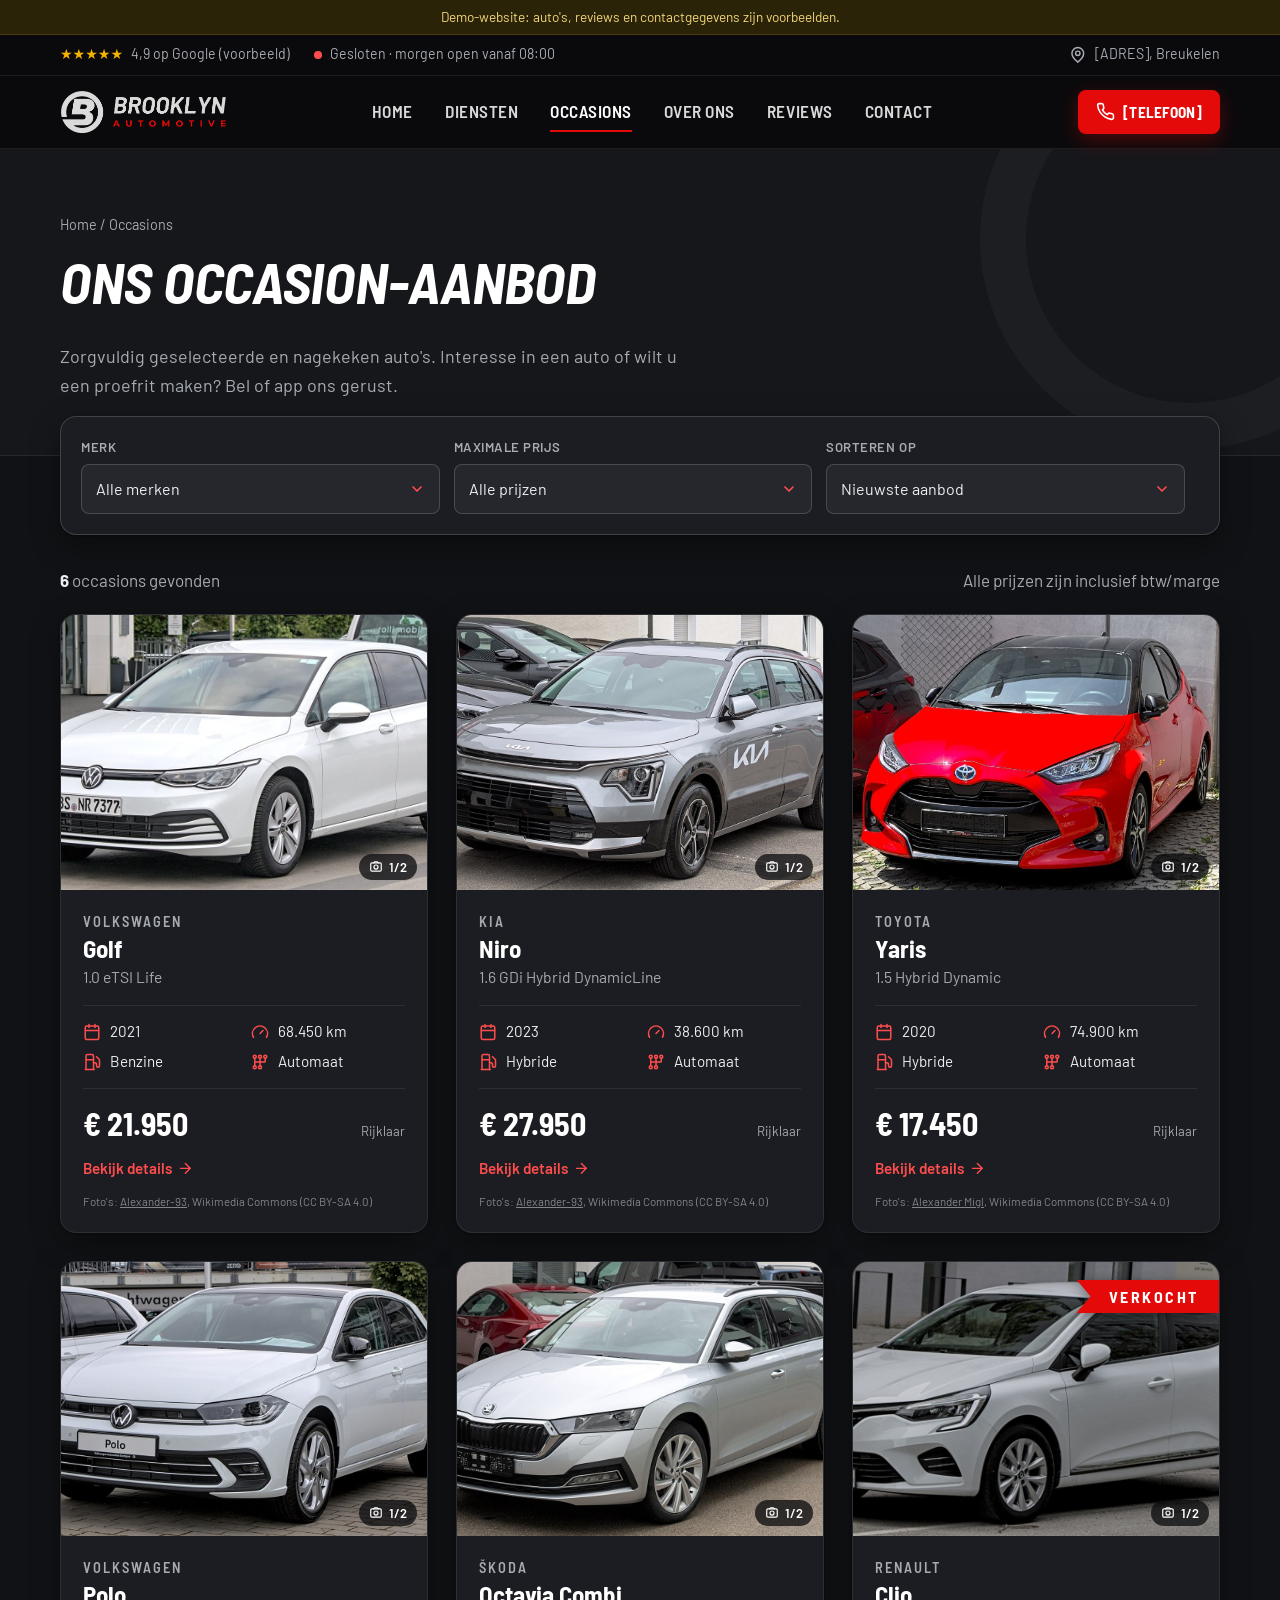
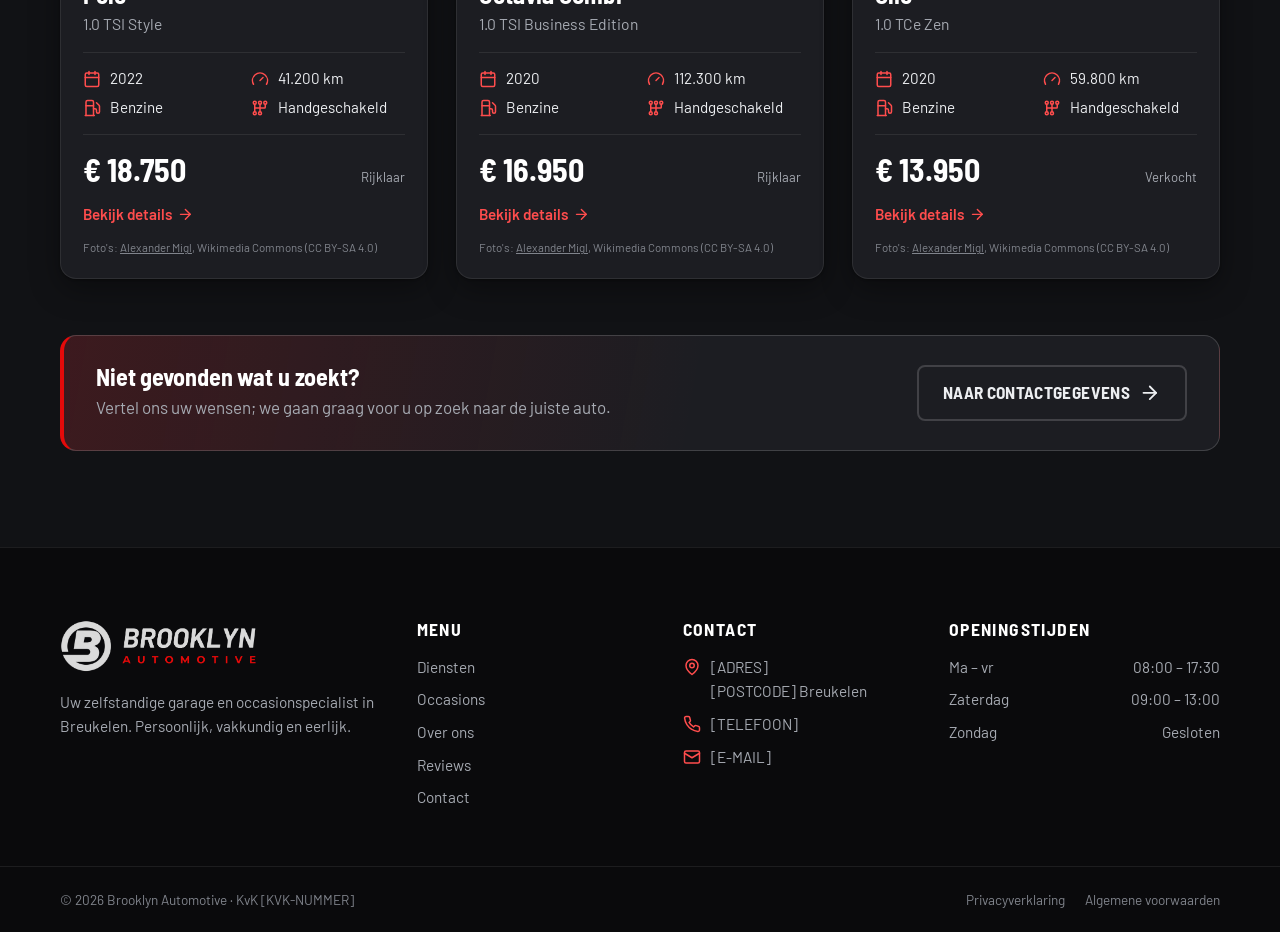
==== commit cb37a4b9: "Detailpagina per auto, verkocht-lint en opgeruimde contactknoppen - Nieuwe detailpagina auto.html me" ====
--- a/occasions.html
+++ b/occasions.html
@@ -29,7 +29,6 @@
       </div>
       <div class="topbalk-groep">
         <span class="topbalk-item"><svg class="icon" aria-hidden="true"><use href="#i-pin"></use></svg>[ADRES], Breukelen</span>
-        <a class="topbalk-item" href="tel:[TELEFOON]"><svg class="icon" aria-hidden="true"><use href="#i-telefoon"></use></svg>[TELEFOON]</a>
       </div>
     </div>
   </div>
@@ -51,7 +50,7 @@
         </ul>
       </nav>
       <div class="header-acties">
-        <a class="btn btn-rood btn-klein" href="tel:[TELEFOON]"><svg class="icon" aria-hidden="true"><use href="#i-telefoon"></use></svg><span class="btn-tel-tekst">Bel ons</span></a>
+        <a class="btn btn-rood btn-klein" href="tel:[TELEFOON]" aria-label="Bel ons: [TELEFOON]"><svg class="icon" aria-hidden="true"><use href="#i-telefoon"></use></svg><span class="btn-tel-tekst">[TELEFOON]</span></a>
         <button class="menu-knop" type="button" aria-label="Menu openen" aria-controls="mobiel-menu" aria-expanded="false" data-menu-open>
           <svg class="icon" aria-hidden="true"><use href="#i-menu"></use></svg>
         </button>
@@ -77,8 +76,6 @@
         <li><a href="index.html#contact">Contact <svg class="icon" aria-hidden="true"><use href="#i-pijl"></use></svg></a></li>
       </ul>
     </nav>
-    <a class="btn btn-rood btn-blok" href="tel:[TELEFOON]"><svg class="icon" aria-hidden="true"><use href="#i-telefoon"></use></svg>Bel [TELEFOON]</a>
-    <a class="btn btn-whatsapp btn-blok" href="https://wa.me/[WHATSAPP-NUMMER]" target="_blank" rel="noopener"><svg class="icon icon-vol" aria-hidden="true"><use href="#i-whatsapp"></use></svg>WhatsApp ons</a>
     <div class="mobiel-menu-info">
       <p data-open-status></p>
       <p>[ADRES], [POSTCODE] Breukelen</p>
@@ -139,8 +136,7 @@
             <p>Vertel ons uw wensen; we gaan graag voor u op zoek naar de juiste auto.</p>
           </div>
           <div class="knoppen">
-            <a class="btn btn-rood" href="tel:[TELEFOON]"><svg class="icon" aria-hidden="true"><use href="#i-telefoon"></use></svg>Bel [TELEFOON]</a>
-            <a class="btn btn-whatsapp" href="https://wa.me/[WHATSAPP-NUMMER]" target="_blank" rel="noopener"><svg class="icon icon-vol" aria-hidden="true"><use href="#i-whatsapp"></use></svg>WhatsApp</a>
+            <a class="btn btn-omlijnd" href="index.html#contact">Naar contactgegevens <svg class="icon" aria-hidden="true"><use href="#i-pijl"></use></svg></a>
           </div>
         </div>
       </div>
--- a/assets/css/style.css
+++ b/assets/css/style.css
@@ -44,6 +44,8 @@
 /* ---------- Basis ---------- */
 *, *::before, *::after { box-sizing: border-box; }
 html { scroll-behavior: smooth; scroll-padding-top: calc(var(--header-h) + 12px); -webkit-text-size-adjust: 100%; background: var(--achtergrond); }
+/* Vangnet: niets mag de pagina zijwaarts laten scrollen ('clip' houdt de sticky header intact) */
+html, body { overflow-x: clip; }
 body {
   margin: 0;
   font-family: var(--font-tekst);
@@ -149,12 +151,14 @@
 .menu-knop .icon { width: 28px; height: 28px; }
 
 /* Mobiel menu */
+/* Dicht = display:none. Niet buiten beeld schuiven met transform: dat telt in mobiele browsers mee
+   als paginabreedte en maakt de pagina zijwaarts scrollbaar. */
 .mobiel-menu {
   position: fixed; inset: 0; z-index: 150; background: var(--zwart); color: #fff;
-  display: flex; flex-direction: column; padding: 0 var(--gutter) 32px;
-  transform: translateX(100%); transition: transform .3s ease; visibility: hidden; overflow-y: auto;
-}
-.mobiel-menu.open { transform: none; visibility: visible; }
+  display: none; flex-direction: column; padding: 0 var(--gutter) 32px; overflow-y: auto;
+}
+.mobiel-menu.open { display: flex; animation: menu-in .3s ease; }
+@keyframes menu-in { from { transform: translateX(100%); } to { transform: none; } }
 .mobiel-menu-kop { display: flex; align-items: center; justify-content: space-between; height: var(--header-h); flex: none; }
 .mobiel-menu nav ul { list-style: none; margin: 16px 0 28px; padding: 0; }
 .mobiel-menu nav a {
@@ -218,6 +222,7 @@
 /* ---------- Occasion-kaarten ---------- */
 .auto-grid { display: grid; grid-template-columns: repeat(3, 1fr); gap: 28px; }
 .auto-kaart {
+  position: relative; /* anker voor absolute elementen (o.a. verborgen spec-labels), zodat niets uit een carousel ontsnapt */
   display: flex; flex-direction: column; background: var(--kaart); border-radius: var(--radius-groot); overflow: hidden;
   border: 1px solid var(--lijn); box-shadow: var(--schaduw); transition: box-shadow .25s, transform .25s, border-color .25s;
 }
@@ -247,7 +252,28 @@
   padding: 4px 10px; border-radius: 6px; background: var(--rood); color: #fff;
 }
 .auto-badge.gereserveerd { background: #f39c12; color: #2a1a00; }
-.auto-badge.verkocht { background: var(--zwart); }
+
+/* Verkocht: rood lint als een boekenlegger, vanaf de rechterrand over de foto, met ingeknipt uiteinde */
+.lint-verkocht {
+  position: absolute; top: 18px; right: 0; z-index: 2; pointer-events: none;
+  filter: drop-shadow(0 3px 6px rgba(0, 0, 0, .45));
+}
+.lint-verkocht span {
+  display: block; padding: 7px 20px 7px 32px; background: var(--rood); color: #fff;
+  font-family: var(--font-kop); font-weight: 700; font-size: 1rem; letter-spacing: .16em; text-transform: uppercase; line-height: 1.2;
+  clip-path: polygon(0 0, 100% 0, 100% 100%, 0 100%, 14px 50%);
+}
+.lint-verkocht.groot { top: 24px; }
+.lint-verkocht.groot span { padding: 10px 28px 10px 44px; font-size: 1.3rem; clip-path: polygon(0 0, 100% 0, 100% 100%, 0 100%, 18px 50%); }
+
+/* Hele kaart klikbaar (naar de detailpagina); knoppen en links erin blijven gewoon werken */
+.auto-kaart.klikbaar { cursor: pointer; }
+.auto-titel a { color: inherit; text-decoration: none; }
+.auto-kaart.klikbaar:hover .auto-titel a { color: var(--rood-tekst); }
+.auto-kaart.is-verkocht .galerij-track img { filter: saturate(.65) brightness(.85); }
+.auto-meer { display: inline-flex; align-items: center; gap: .35em; margin-top: 14px; color: var(--rood-tekst); font-weight: 600; font-size: .95rem; }
+.auto-meer .icon { width: 1.1em; height: 1.1em; transition: transform .2s; }
+.auto-kaart.klikbaar:hover .auto-meer .icon { transform: translateX(3px); }
 
 .auto-body { display: flex; flex-direction: column; flex: 1; padding: 20px 22px 22px; }
 .auto-merk { font-family: var(--font-kop); font-weight: 600; font-size: .9rem; letter-spacing: .14em; text-transform: uppercase; color: var(--tekst-zacht); margin-bottom: 2px; }
@@ -371,7 +397,7 @@
 
 .carousel { position: relative; }
 .carousel-track {
-  display: flex; gap: 20px; overflow-x: auto; scroll-snap-type: x mandatory; scroll-behavior: smooth; scrollbar-width: none;
+  position: relative; display: flex; gap: 20px; overflow-x: auto; scroll-snap-type: x mandatory; scroll-behavior: smooth; scrollbar-width: none;
   padding: 4px 2px 8px; margin: -4px -2px 0;
 }
 .carousel-track::-webkit-scrollbar { display: none; }
@@ -407,20 +433,6 @@
 .rond-knop:hover { background: var(--rood); border-color: var(--rood); }
 .reviews-voet { display: flex; align-items: center; justify-content: space-between; gap: 16px 24px; flex-wrap: wrap; margin-top: 36px; padding-top: 28px; border-top: 1px solid var(--lijn); }
 .reviews-bron { display: inline-flex; align-items: center; gap: 8px; font-size: .92rem; color: var(--tekst-zacht); margin: 0; }
-
-/* ---------- CTA-band ---------- */
-.cta-band { background: var(--rood); color: #fff; padding: 48px 0; position: relative; overflow: hidden; }
-.cta-band::after {
-  content: ""; position: absolute; right: -60px; top: 50%; width: 320px; height: 320px; transform: translateY(-50%);
-  background: url("../img/logo-icoon.png") center / contain no-repeat; opacity: .12; filter: brightness(10);
-}
-.cta-band .container { display: flex; align-items: center; justify-content: space-between; gap: 24px; flex-wrap: wrap; position: relative; z-index: 1; }
-.cta-band h2 { font-style: italic; text-transform: uppercase; margin: 0 0 4px; font-size: clamp(1.7rem, 3.5vw, 2.4rem); }
-.cta-band p { margin: 0; font-size: 1.1rem; color: rgba(255, 255, 255, .9); }
-.cta-band .knoppen { display: flex; gap: 12px; flex-wrap: wrap; }
-.cta-band .btn-donker { background: var(--zwart); border-color: var(--zwart); }
-.cta-band .btn-donker:hover { background: #000; }
-.cta-band .btn-licht:hover { color: var(--rood); }
 
 /* ---------- Contact ---------- */
 .contact-grid { display: grid; grid-template-columns: 1fr 1.15fr; gap: 32px; align-items: stretch; }
@@ -463,6 +475,52 @@
 .footer-onder .container { display: flex; justify-content: space-between; gap: 12px 24px; flex-wrap: wrap; }
 .footer-onder ul { display: flex; gap: 20px; flex-wrap: wrap; }
 
+/* ---------- Detailpagina auto ---------- */
+.detail-kop { padding-top: 32px; }
+.detail-kop .kruimelpad a:hover { color: #fff; }
+.detail-grid { display: grid; grid-template-columns: minmax(0, 1.55fr) minmax(0, 1fr); gap: 40px; align-items: start; }
+.detail-galerij { position: relative; border-radius: var(--radius-groot); overflow: hidden; background: var(--kaart-2); aspect-ratio: 3 / 2; }
+.detail-galerij .galerij-track { height: 100%; }
+.detail-galerij .galerij-knop { opacity: 1; width: 46px; height: 46px; }
+.duimnagels { position: relative; display: flex; gap: 10px; margin-top: 12px; overflow-x: auto; scrollbar-width: none; }
+.duimnagels::-webkit-scrollbar { display: none; }
+.duimnagels button {
+  flex: 0 0 auto; width: 112px; aspect-ratio: 3 / 2; padding: 0; border: 2px solid transparent; border-radius: 8px; overflow: hidden;
+  background: var(--kaart-2); cursor: pointer; opacity: .6; transition: opacity .2s, border-color .2s;
+}
+.duimnagels button img { width: 100%; height: 100%; object-fit: cover; }
+.duimnagels button:hover { opacity: .9; }
+.duimnagels button[aria-current="true"] { opacity: 1; border-color: var(--rood); }
+
+.detail-paneel { position: sticky; top: calc(var(--header-h) + 20px); background: var(--kaart); border: 1px solid var(--lijn); border-radius: var(--radius-groot); padding: 28px; }
+.detail-paneel h1 { font-size: clamp(2rem, 3.4vw, 2.6rem); margin: 0; }
+.detail-paneel .auto-uitvoering { font-size: 1.08rem; margin-bottom: 20px; }
+.detail-paneel .specs { margin-bottom: 22px; }
+.detail-prijs { display: flex; align-items: baseline; gap: 12px; margin-bottom: 22px; }
+.detail-prijs .prijs { font-size: 2.6rem; }
+.detail-prijs.verkocht .prijs { text-decoration: line-through; text-decoration-thickness: 2px; color: var(--tekst-zacht); }
+.detail-contact { display: grid; gap: 10px; }
+.detail-contact p { margin: 0 0 4px; color: var(--tekst-zacht); font-size: .95rem; }
+.detail-status-verkocht { margin: 0 0 18px; padding: 12px 14px; border-radius: 10px; background: var(--rood-zacht); border: 1px solid rgba(228, 10, 10, .35); color: #ffd0d0; font-size: .95rem; }
+.detail-terug { display: inline-flex; align-items: center; gap: .4em; margin-top: 18px; color: var(--tekst-zacht); text-decoration: none; font-size: .95rem; }
+.detail-terug:hover { color: #fff; }
+
+.detail-blokken { display: grid; grid-template-columns: minmax(0, 1.55fr) minmax(0, 1fr); gap: 40px; margin-top: 56px; }
+.detail-blok { background: var(--kaart); border: 1px solid var(--lijn); border-radius: var(--radius-groot); padding: 28px; }
+.detail-blok + .detail-blok { margin-top: 24px; }
+.detail-blok h2 { font-size: 1.7rem; margin-bottom: .6em; }
+.detail-blok p { color: var(--tekst-zacht); }
+.detail-blok p:last-child { margin-bottom: 0; }
+.opties { display: grid; grid-template-columns: 1fr 1fr; gap: 10px 20px; list-style: none; margin: 0; padding: 0; }
+.opties li { display: flex; align-items: flex-start; gap: 10px; color: var(--tekst); }
+.opties .icon { color: var(--rood-tekst); margin-top: 3px; width: 18px; height: 18px; }
+.spec-tabel { width: 100%; border-collapse: collapse; font-size: .98rem; }
+.spec-tabel th, .spec-tabel td { padding: 10px 0; border-bottom: 1px solid var(--lijn); text-align: left; vertical-align: top; }
+.spec-tabel th { font-weight: 500; color: var(--tekst-zacht); width: 45%; }
+.spec-tabel td { color: var(--tekst); font-weight: 600; text-align: right; }
+.spec-tabel tr:last-child th, .spec-tabel tr:last-child td { border-bottom: 0; }
+.detail-meer { margin-top: 72px; }
+
 /* ---------- Mobiele actiebalk ---------- */
 .actiebalk { display: none; }
 
@@ -501,11 +559,29 @@
   .filterbalk .veld-sorteer { grid-column: 1 / 2; }
   .filter-reset { justify-self: start; }
   .galerij-knop { opacity: 1; width: 36px; height: 36px; }
+
+  .detail-grid, .detail-blokken { grid-template-columns: minmax(0, 1fr); gap: 24px; }
+  .detail-paneel { position: static; }
+  .detail-contact { display: none; } /* op mobiel/tablet staat contact in de vaste balk onderaan */
+  .detail-blokken { margin-top: 24px; }
+
+  /* Vaste balk met Bellen en WhatsApp: de enige belknoppen op mobiel en tablet */
+  body { padding-bottom: calc(72px + env(safe-area-inset-bottom)); }
+  .actiebalk {
+    display: grid; grid-template-columns: minmax(0, 1fr) minmax(0, 1fr); gap: 10px;
+    position: fixed; left: 0; right: 0; bottom: 0; z-index: 90; width: 100%; max-width: 100vw;
+    padding: 10px var(--gutter) calc(10px + env(safe-area-inset-bottom));
+    background: rgba(10, 10, 12, .95); backdrop-filter: blur(8px); border-top: 1px solid var(--lijn);
+  }
+  .actiebalk .btn { min-width: 0; min-height: 48px; padding: 8px 10px; font-size: 1rem; overflow: hidden; text-overflow: ellipsis; }
 }
 
 @media (max-width: 640px) {
   :root { --gutter: 16px; }
-  body { font-size: 16px; padding-bottom: 72px; }
+  body { font-size: 16px; }
+  /* Lange knopteksten mogen op smalle schermen afbreken in plaats van uit te steken */
+  .btn { white-space: normal; text-align: center; }
+  .contact-kaarten { grid-template-columns: minmax(0, 1fr); }
   h2 { font-size: 2rem; }
   .sectie { padding: 56px 0; }
   .sectie-kop { flex-direction: column; align-items: flex-start; margin-bottom: 28px; }
@@ -532,14 +608,17 @@
   .auto-body { padding: 18px 18px 20px; }
   .prijs { font-size: 1.85rem; }
 
-  /* Horizontale swipe-carousel (diensten en uitgelichte occasions op de homepage) */
+  /* Horizontale swipe-carousel (diensten en occasions): de actieve kaart staat in het midden,
+     links en rechts piept een randje van de vorige en volgende kaart.
+     De rij loopt van schermrand tot schermrand, dus breedtes in vw (= 100% van de rij). */
   .mobiel-carousel {
-    display: flex; gap: 14px; overflow-x: auto; scroll-snap-type: x mandatory; scrollbar-width: none;
-    margin-inline: calc(var(--gutter) * -1); padding: 4px var(--gutter) 10px; scroll-padding-inline: var(--gutter);
+    --kaart-b: 82vw;
+    position: relative; display: flex; gap: 12px; overflow-x: auto; scroll-snap-type: x mandatory; scrollbar-width: none;
+    margin-inline: calc(var(--gutter) * -1); padding: 4px calc((100vw - var(--kaart-b)) / 2) 10px;
     overscroll-behavior-x: contain;
   }
   .mobiel-carousel::-webkit-scrollbar { display: none; }
-  .mobiel-carousel > * { flex: 0 0 84%; min-width: 0; scroll-snap-align: start; }
+  .mobiel-carousel > * { flex: 0 0 var(--kaart-b); min-width: 0; scroll-snap-align: center; }
   .mobiel-carousel > .lijst-fout, .mobiel-carousel > .lijst-leeg { flex-basis: 100%; }
   .mobiel-carousel .verschijn { opacity: 1; transform: none; }
   .mobiel-carousel .auto-kaart:hover, .mobiel-carousel .dienst:hover { transform: none; }
@@ -565,15 +644,21 @@
   .reviews-kop { grid-template-columns: 1fr; gap: 20px; }
   .score-kaart { padding: 16px 18px; }
   .score-getal { font-size: 2.7rem; }
-  .review { flex-basis: 86%; padding: 22px; }
-  .carousel-track { margin-inline: calc(var(--gutter) * -1); padding-inline: var(--gutter); scroll-padding-inline: var(--gutter); }
+  .review { flex-basis: 82vw; padding: 22px; scroll-snap-align: center; }
+  .carousel-track { gap: 12px; margin-inline: calc(var(--gutter) * -1); padding-inline: 9vw; }
   .carousel-pijlen { display: none; }
   .carousel-bediening { justify-content: center; }
   .reviews-voet { flex-direction: column; align-items: stretch; text-align: center; }
   .reviews-bron { justify-content: center; }
 
-  .cta-band { padding: 40px 0; }
-  .cta-band .knoppen, .cta-band .btn { width: 100%; }
+  .detail-kop { padding-top: 20px; }
+  .detail-galerij { margin-inline: calc(var(--gutter) * -1); border-radius: 0; }
+  .duimnagels button { width: 84px; }
+  .detail-paneel, .detail-blok { padding: 20px; }
+  .detail-prijs .prijs { font-size: 2.2rem; }
+  .opties { grid-template-columns: 1fr; }
+  .lint-verkocht.groot { top: 16px; }
+  .lint-verkocht.groot span { padding: 8px 22px 8px 36px; font-size: 1.1rem; }
 
   .contact-kaart { padding: 18px; gap: 14px; }
   .contact-kaart .reden-icoon { width: 42px; height: 42px; }
@@ -583,14 +668,6 @@
   .footer { padding-top: 48px; }
   .footer-grid { grid-template-columns: 1fr; gap: 32px; padding-bottom: 36px; }
   .footer-onder .container { flex-direction: column; }
-
-  .actiebalk {
-    display: grid; grid-template-columns: 1fr 1fr; gap: 10px;
-    position: fixed; left: 0; right: 0; bottom: 0; z-index: 90;
-    padding: 10px var(--gutter) calc(10px + env(safe-area-inset-bottom));
-    background: rgba(10, 10, 12, .95); backdrop-filter: blur(8px); border-top: 1px solid var(--lijn);
-  }
-  .actiebalk .btn { min-height: 48px; font-size: 1rem; }
 }
 
 @media (prefers-reduced-motion: reduce) {
